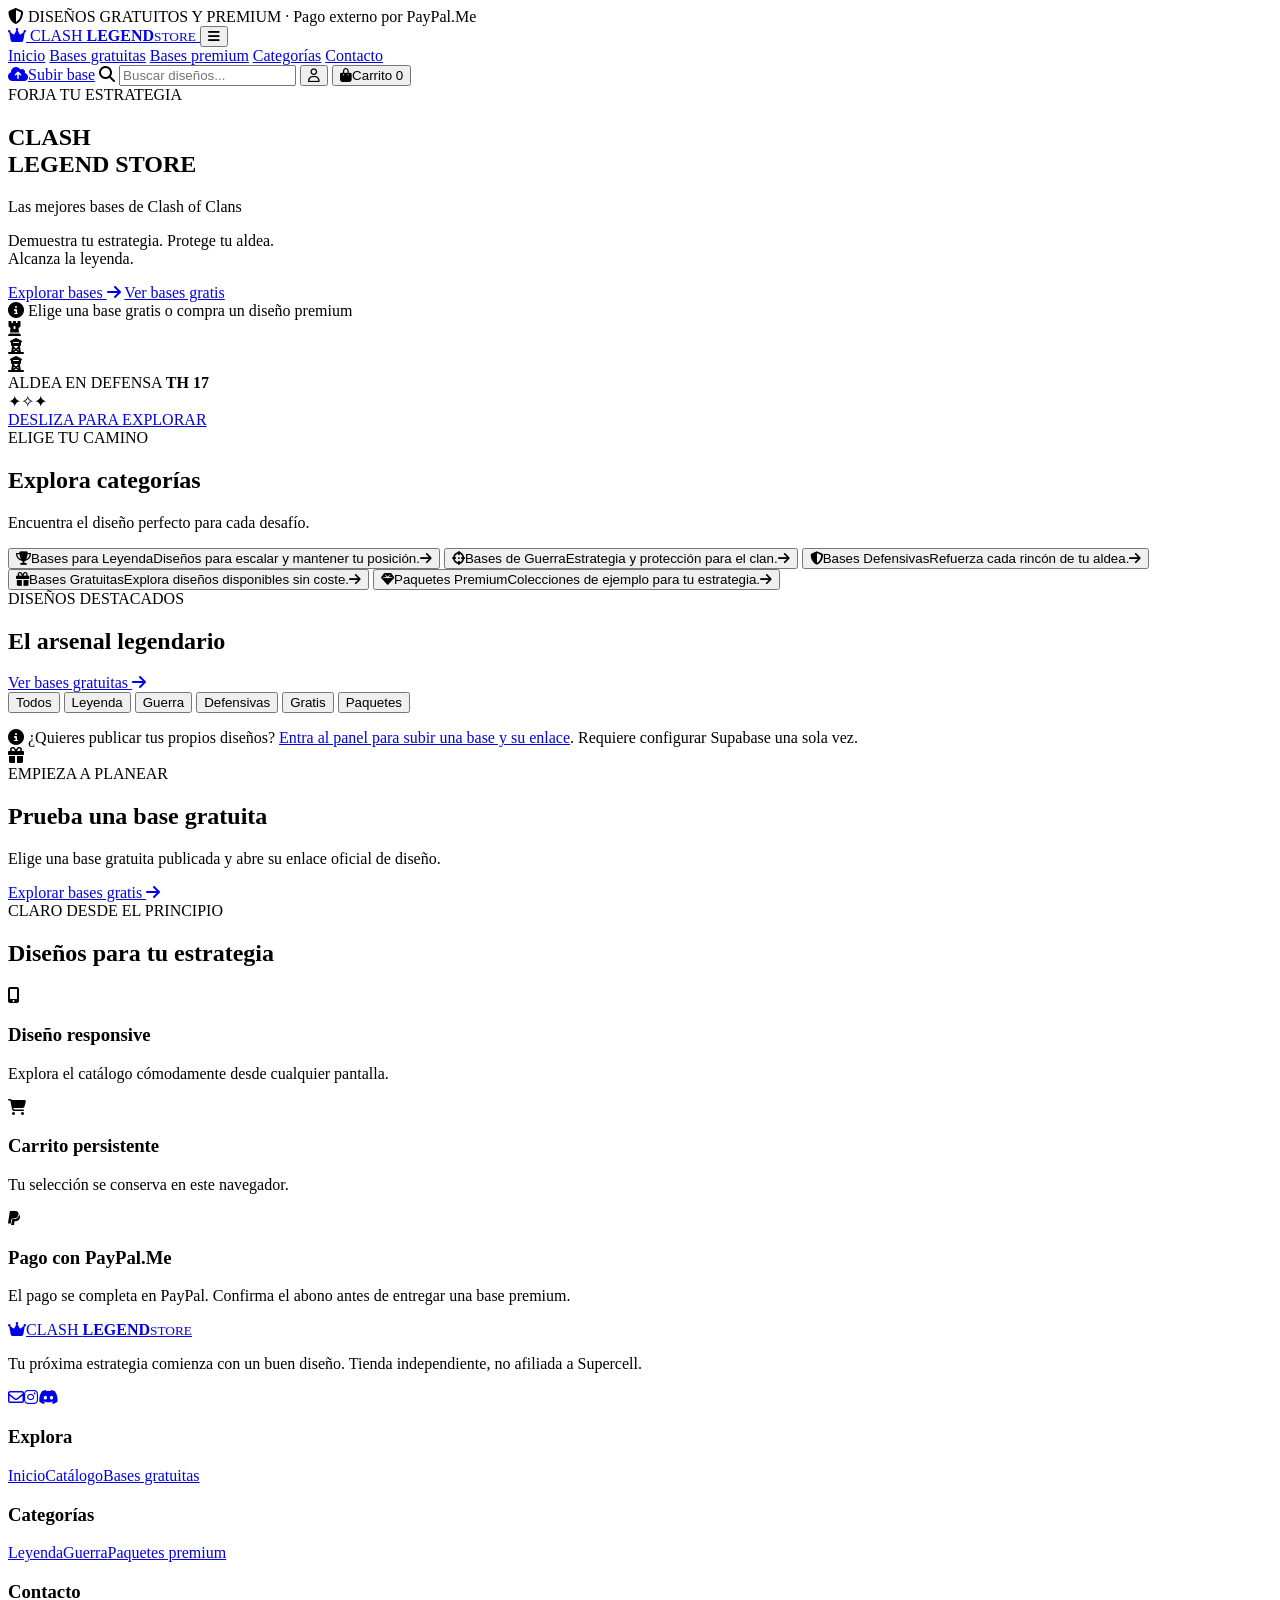
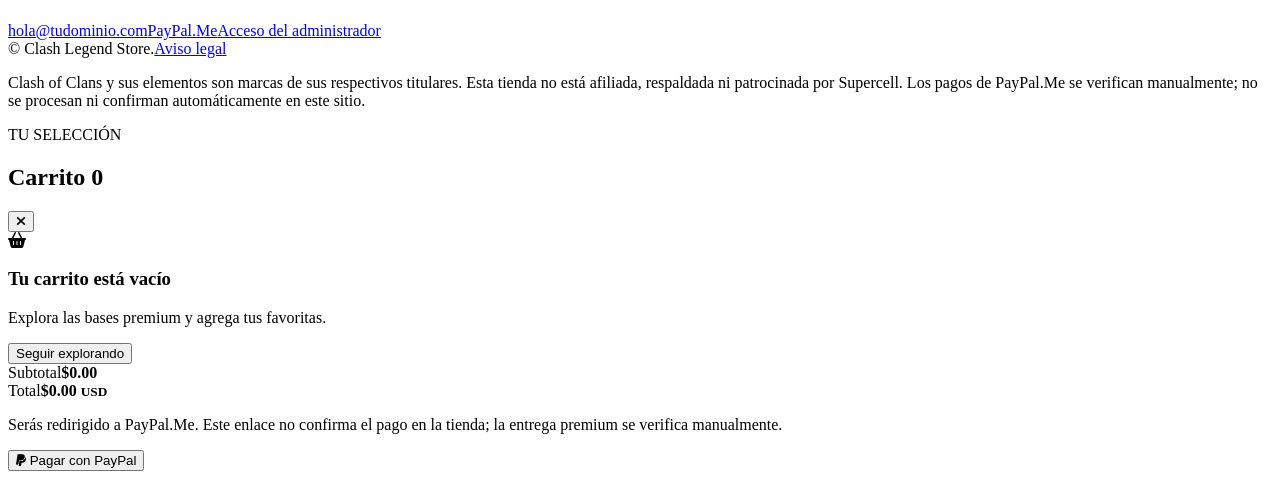
==== index.html @ 173704cb "Publish Clash Legend Store base files" ====
<!doctype html>
<html lang="es">
<head>
  <meta charset="utf-8">
  <meta name="viewport" content="width=device-width, initial-scale=1">
  <meta name="theme-color" content="#07111f">
  <meta name="description" content="Explora bases gratuitas y premium de Clash of Clans en Clash Legend Store.">
  <title>Clash Legend Store | Diseños para tu estrategia</title>
  <link rel="preconnect" href="https://fonts.googleapis.com">
  <link rel="preconnect" href="https://fonts.gstatic.com" crossorigin>
  <link href="https://fonts.googleapis.com/css2?family=Barlow+Condensed:wght@500;600;700;800;900&family=Inter:wght@400;500;600;700;800&display=swap" rel="stylesheet">
  <link rel="stylesheet" href="assets/css/style.css">
  <link rel="stylesheet" href="assets/css/responsive.css">
  <link rel="stylesheet" href="https://cdnjs.cloudflare.com/ajax/libs/font-awesome/6.7.2/css/all.min.css">
  <script type="module" src="assets/js/main.js"></script>
</head>
<body>
  <div class="announcement"><i class="fa-solid fa-shield-halved" aria-hidden="true"></i> DISEÑOS GRATUITOS Y PREMIUM · Pago externo por PayPal.Me</div>
  <header class="site-header">
    <a class="brand" href="#inicio" aria-label="Clash Legend Store, inicio">
      <span class="brand-mark"><i class="fa-solid fa-crown" aria-hidden="true"></i></span>
      <span class="brand-name">CLASH <b>LEGEND</b><small>STORE</small></span>
    </a>
    <button class="menu-toggle icon-button" type="button" aria-label="Abrir menú" aria-expanded="false" aria-controls="main-nav">
      <i class="fa-solid fa-bars" aria-hidden="true"></i>
    </button>
    <nav class="main-nav" id="main-nav" aria-label="Navegación principal">
      <a href="#inicio">Inicio</a>
      <a href="#gratuitas">Bases gratuitas</a>
      <a href="#productos" data-filter-link="premium">Bases premium</a>
      <a href="#categorias">Categorías</a>
      <a href="#contacto">Contacto</a>
    </nav>
    <div class="header-actions">
      <a class="admin-entry" href="admin.html"><i class="fa-solid fa-cloud-arrow-up" aria-hidden="true"></i><span>Subir base</span></a>
      <label class="search-box" for="product-search">
        <i class="fa-solid fa-magnifying-glass" aria-hidden="true"></i>
        <input id="product-search" type="search" placeholder="Buscar diseños..." autocomplete="off">
      </label>
      <button class="icon-button account-button" type="button" aria-label="Acceso de administración" title="Administración">
        <i class="fa-regular fa-user" aria-hidden="true"></i>
      </button>
      <button class="cart-trigger" type="button" aria-label="Abrir carrito">
        <i class="fa-solid fa-bag-shopping" aria-hidden="true"></i><span class="cart-label">Carrito</span>
        <span class="cart-count" aria-live="polite">0</span>
      </button>
    </div>
  </header>

  <main>
    <section class="hero" id="inicio">
      <div class="hero-grid"></div>
      <div class="hero-content">
        <span class="eyebrow"><span></span> FORJA TU ESTRATEGIA</span>
        <h1>CLASH<br><span>LEGEND</span> STORE</h1>
        <p class="hero-subtitle">Las mejores bases de Clash of Clans</p>
        <p class="hero-copy">Demuestra tu estrategia. Protege tu aldea.<br>Alcanza la leyenda.</p>
        <div class="hero-actions">
          <a class="button button-primary" href="#productos">Explorar bases <i class="fa-solid fa-arrow-right" aria-hidden="true"></i></a>
          <a class="button button-outline" href="#gratuitas">Ver bases gratis</a>
        </div>
        <div class="hero-proof"><i class="fa-solid fa-circle-info" aria-hidden="true"></i> Elige una base gratis o compra un diseño premium</div>
      </div>
      <div class="hero-art" aria-label="Ilustración decorativa de una aldea fantástica" role="img">
        <div class="hero-orbit orbit-one"></div><div class="hero-orbit orbit-two"></div>
        <div class="hero-moon"></div>
        <div class="hero-castle"><i class="fa-solid fa-chess-rook" aria-hidden="true"></i></div>
        <div class="hero-tower tower-one"><i class="fa-solid fa-tower-observation" aria-hidden="true"></i></div>
        <div class="hero-tower tower-two"><i class="fa-solid fa-tower-observation" aria-hidden="true"></i></div>
        <div class="hero-village-label"><span class="pulse"></span> ALDEA EN DEFENSA <b>TH 17</b></div>
        <span class="spark spark-one">✦</span><span class="spark spark-two">✧</span><span class="spark spark-three">✦</span>
      </div>
      <a class="scroll-cue" href="#categorias"><span></span> DESLIZA PARA EXPLORAR</a>
    </section>

    <section class="section categories-section" id="categorias">
      <div class="section-heading">
        <div><span class="eyebrow">ELIGE TU CAMINO</span><h2>Explora <span>categorías</span></h2></div>
        <p>Encuentra el diseño perfecto para cada desafío.</p>
      </div>
      <div class="category-grid">
        <button class="category-card category-blue" type="button" data-category="legend">
          <span class="category-icon"><i class="fa-solid fa-trophy" aria-hidden="true"></i></span><span class="category-title">Bases para Leyenda</span><span class="category-description">Diseños para escalar y mantener tu posición.</span><i class="fa-solid fa-arrow-right category-arrow" aria-hidden="true"></i>
        </button>
        <button class="category-card category-gold" type="button" data-category="war">
          <span class="category-icon"><i class="fa-solid fa-crosshairs" aria-hidden="true"></i></span><span class="category-title">Bases de Guerra</span><span class="category-description">Estrategia y protección para el clan.</span><i class="fa-solid fa-arrow-right category-arrow" aria-hidden="true"></i>
        </button>
        <button class="category-card category-cyan" type="button" data-category="defense">
          <span class="category-icon"><i class="fa-solid fa-shield-halved" aria-hidden="true"></i></span><span class="category-title">Bases Defensivas</span><span class="category-description">Refuerza cada rincón de tu aldea.</span><i class="fa-solid fa-arrow-right category-arrow" aria-hidden="true"></i>
        </button>
        <button class="category-card category-green" type="button" data-category="free">
          <span class="category-icon"><i class="fa-solid fa-gift" aria-hidden="true"></i></span><span class="category-title">Bases Gratuitas</span><span class="category-description">Explora diseños disponibles sin coste.</span><i class="fa-solid fa-arrow-right category-arrow" aria-hidden="true"></i>
        </button>
        <button class="category-card category-purple" type="button" data-category="bundle">
          <span class="category-icon"><i class="fa-solid fa-gem" aria-hidden="true"></i></span><span class="category-title">Paquetes Premium</span><span class="category-description">Colecciones de ejemplo para tu estrategia.</span><i class="fa-solid fa-arrow-right category-arrow" aria-hidden="true"></i>
        </button>
      </div>
    </section>

    <section class="section products-section" id="productos">
      <div class="section-heading products-heading">
        <div><span class="eyebrow">DISEÑOS DESTACADOS</span><h2>El arsenal <span>legendario</span></h2></div>
        <a class="text-link" href="#gratuitas">Ver bases gratuitas <i class="fa-solid fa-arrow-right" aria-hidden="true"></i></a>
      </div>
      <div class="filter-row" aria-label="Filtrar productos">
        <button class="filter-chip active" type="button" data-filter="all">Todos</button>
        <button class="filter-chip" type="button" data-filter="legend">Leyenda</button>
        <button class="filter-chip" type="button" data-filter="war">Guerra</button>
        <button class="filter-chip" type="button" data-filter="defense">Defensivas</button>
        <button class="filter-chip" type="button" data-filter="free">Gratis</button>
        <button class="filter-chip" type="button" data-filter="bundle">Paquetes</button>
      </div>
      <p class="catalog-status" id="catalog-status" role="status"></p>
      <div class="catalog-admin-help">
        <i class="fa-solid fa-circle-info" aria-hidden="true"></i>
        <span>¿Quieres publicar tus propios diseños? <a href="admin.html">Entra al panel para subir una base y su enlace</a>. Requiere configurar Supabase una sola vez.</span>
      </div>
      <div class="product-grid" id="product-grid" aria-live="polite"></div>
    </section>

    <section class="free-callout" id="gratuitas">
      <div class="free-icon"><i class="fa-solid fa-gift" aria-hidden="true"></i></div>
      <div><span class="eyebrow">EMPIEZA A PLANEAR</span><h2>Prueba una base <span>gratuita</span></h2><p>Elige una base gratuita publicada y abre su enlace oficial de diseño.</p></div>
      <a class="button button-outline" href="#productos" data-filter-link="free">Explorar bases gratis <i class="fa-solid fa-arrow-right" aria-hidden="true"></i></a>
    </section>

    <section class="section trust-section">
      <div class="section-heading"><div><span class="eyebrow">CLARO DESDE EL PRINCIPIO</span><h2>Diseños para tu <span>estrategia</span></h2></div></div>
      <div class="trust-grid">
        <article><i class="fa-solid fa-mobile-screen-button" aria-hidden="true"></i><h3>Diseño responsive</h3><p>Explora el catálogo cómodamente desde cualquier pantalla.</p></article>
        <article><i class="fa-solid fa-cart-shopping" aria-hidden="true"></i><h3>Carrito persistente</h3><p>Tu selección se conserva en este navegador.</p></article>
        <article><i class="fa-brands fa-paypal" aria-hidden="true"></i><h3>Pago con PayPal.Me</h3><p>El pago se completa en PayPal. Confirma el abono antes de entregar una base premium.</p></article>
      </div>
    </section>
  </main>

  <footer class="site-footer" id="contacto">
    <div class="footer-main">
      <div class="footer-brand">
        <a class="brand" href="#inicio"><span class="brand-mark"><i class="fa-solid fa-crown" aria-hidden="true"></i></span><span class="brand-name">CLASH <b>LEGEND</b><small>STORE</small></span></a>
        <p>Tu próxima estrategia comienza con un buen diseño. Tienda independiente, no afiliada a Supercell.</p>
        <div class="social-links"><a href="mailto:hola@tudominio.com" aria-label="Enviar correo"><i class="fa-regular fa-envelope" aria-hidden="true"></i></a><a href="#contacto" aria-label="Instagram, configura tu enlace"><i class="fa-brands fa-instagram" aria-hidden="true"></i></a><a href="#contacto" aria-label="Discord, configura tu enlace"><i class="fa-brands fa-discord" aria-hidden="true"></i></a></div>
      </div>
      <div class="footer-column"><h3>Explora</h3><a href="#inicio">Inicio</a><a href="#productos">Catálogo</a><a href="#gratuitas">Bases gratuitas</a></div>
      <div class="footer-column"><h3>Categorías</h3><a href="#productos" data-filter-link="legend">Leyenda</a><a href="#productos" data-filter-link="war">Guerra</a><a href="#productos" data-filter-link="bundle">Paquetes premium</a></div>
      <div class="footer-column"><h3>Contacto</h3><a href="mailto:hola@tudominio.com">hola@tudominio.com</a><a href="https://paypal.me/AugustoGamerCoC97" target="_blank" rel="noopener noreferrer">PayPal.Me</a><a href="admin.html">Acceso del administrador</a></div>
    </div>
    <div class="footer-bottom"><span>© <span id="current-year"></span> Clash Legend Store.</span><a href="#aviso-legal">Aviso legal</a></div>
    <p class="legal-note" id="aviso-legal">Clash of Clans y sus elementos son marcas de sus respectivos titulares. Esta tienda no está afiliada, respaldada ni patrocinada por Supercell. Los pagos de PayPal.Me se verifican manualmente; no se procesan ni confirman automáticamente en este sitio.</p>
  </footer>

  <div class="drawer-backdrop" hidden></div>
  <aside class="cart-drawer" aria-label="Carrito de compras" aria-hidden="true">
    <div class="drawer-header"><div><span class="eyebrow">TU SELECCIÓN</span><h2>Carrito <span class="cart-count-inline">0</span></h2></div><button class="icon-button drawer-close" type="button" aria-label="Cerrar carrito"><i class="fa-solid fa-xmark" aria-hidden="true"></i></button></div>
    <div class="cart-items"></div>
    <div class="cart-empty"><i class="fa-solid fa-basket-shopping" aria-hidden="true"></i><h3>Tu carrito está vacío</h3><p>Explora las bases premium y agrega tus favoritas.</p><button class="button button-outline continue-shopping" type="button">Seguir explorando</button></div>
    <div class="cart-summary"><div class="summary-line"><span>Subtotal</span><strong class="cart-subtotal">$0.00</strong></div><div class="summary-line summary-total"><span>Total</span><strong class="cart-total">$0.00 <small>USD</small></strong></div><p>Serás redirigido a PayPal.Me. Este enlace no confirma el pago en la tienda; la entrega premium se verifica manualmente.</p><button class="button button-primary checkout-button" type="button"><i class="fa-brands fa-paypal" aria-hidden="true"></i> Pagar con PayPal</button></div>
  </aside>
  <div class="toast" role="status" aria-live="polite"></div>
</body>
</html>
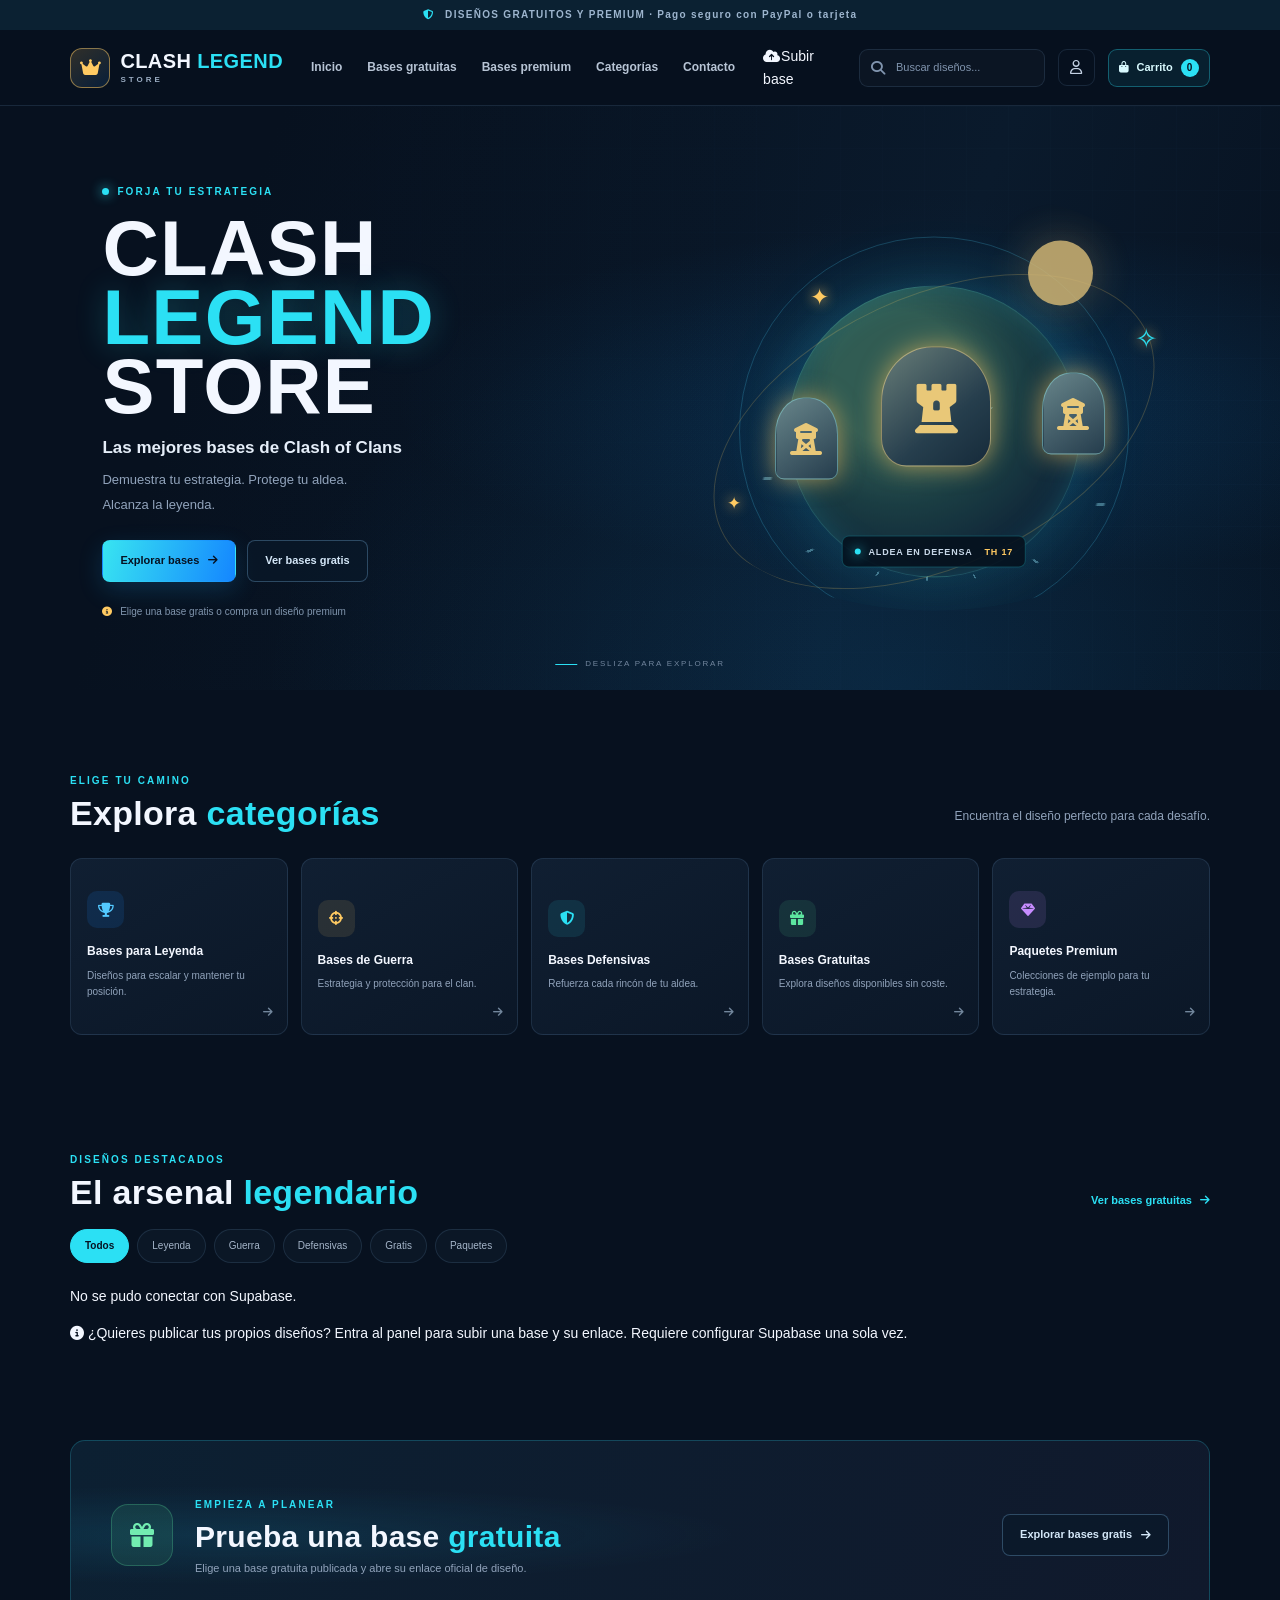
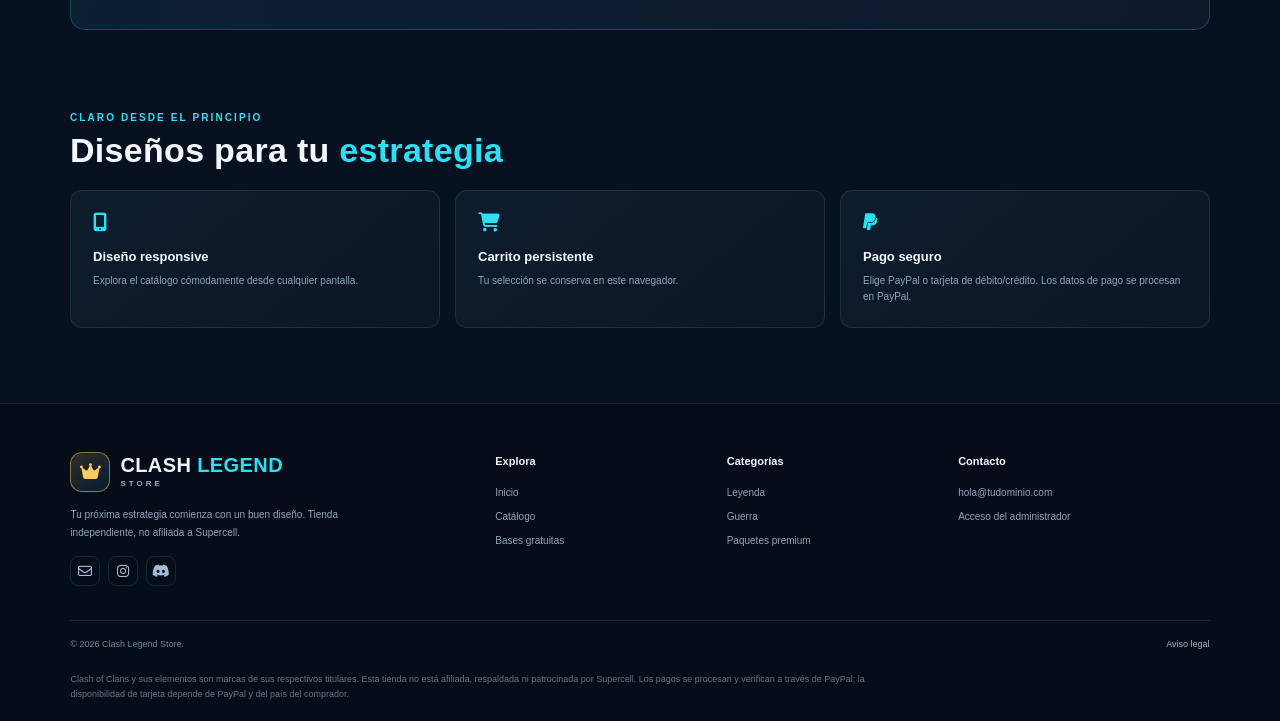
==== commit e137199b: "Add PayPal checkout options" ====
--- a/index.html
+++ b/index.html
@@ -15,7 +15,7 @@
   <script type="module" src="assets/js/main.js"></script>
 </head>
 <body>
-  <div class="announcement"><i class="fa-solid fa-shield-halved" aria-hidden="true"></i> DISEÑOS GRATUITOS Y PREMIUM · Pago externo por PayPal.Me</div>
+  <div class="announcement"><i class="fa-solid fa-shield-halved" aria-hidden="true"></i> DISEÑOS GRATUITOS Y PREMIUM · Pago seguro con PayPal o tarjeta</div>
   <header class="site-header">
     <a class="brand" href="#inicio" aria-label="Clash Legend Store, inicio">
       <span class="brand-mark"><i class="fa-solid fa-crown" aria-hidden="true"></i></span>
@@ -129,7 +129,7 @@
       <div class="trust-grid">
         <article><i class="fa-solid fa-mobile-screen-button" aria-hidden="true"></i><h3>Diseño responsive</h3><p>Explora el catálogo cómodamente desde cualquier pantalla.</p></article>
         <article><i class="fa-solid fa-cart-shopping" aria-hidden="true"></i><h3>Carrito persistente</h3><p>Tu selección se conserva en este navegador.</p></article>
-        <article><i class="fa-brands fa-paypal" aria-hidden="true"></i><h3>Pago con PayPal.Me</h3><p>El pago se completa en PayPal. Confirma el abono antes de entregar una base premium.</p></article>
+        <article><i class="fa-brands fa-paypal" aria-hidden="true"></i><h3>Pago seguro</h3><p>Elige PayPal o tarjeta de débito/crédito. Los datos de pago se procesan en PayPal.</p></article>
       </div>
     </section>
   </main>
@@ -143,10 +143,10 @@
       </div>
       <div class="footer-column"><h3>Explora</h3><a href="#inicio">Inicio</a><a href="#productos">Catálogo</a><a href="#gratuitas">Bases gratuitas</a></div>
       <div class="footer-column"><h3>Categorías</h3><a href="#productos" data-filter-link="legend">Leyenda</a><a href="#productos" data-filter-link="war">Guerra</a><a href="#productos" data-filter-link="bundle">Paquetes premium</a></div>
-      <div class="footer-column"><h3>Contacto</h3><a href="mailto:hola@tudominio.com">hola@tudominio.com</a><a href="https://paypal.me/AugustoGamerCoC97" target="_blank" rel="noopener noreferrer">PayPal.Me</a><a href="admin.html">Acceso del administrador</a></div>
+      <div class="footer-column"><h3>Contacto</h3><a href="mailto:hola@tudominio.com">hola@tudominio.com</a><a href="admin.html">Acceso del administrador</a></div>
     </div>
     <div class="footer-bottom"><span>© <span id="current-year"></span> Clash Legend Store.</span><a href="#aviso-legal">Aviso legal</a></div>
-    <p class="legal-note" id="aviso-legal">Clash of Clans y sus elementos son marcas de sus respectivos titulares. Esta tienda no está afiliada, respaldada ni patrocinada por Supercell. Los pagos de PayPal.Me se verifican manualmente; no se procesan ni confirman automáticamente en este sitio.</p>
+    <p class="legal-note" id="aviso-legal">Clash of Clans y sus elementos son marcas de sus respectivos titulares. Esta tienda no está afiliada, respaldada ni patrocinada por Supercell. Los pagos se procesan y verifican a través de PayPal; la disponibilidad de tarjeta depende de PayPal y del país del comprador.</p>
   </footer>
 
   <div class="drawer-backdrop" hidden></div>
@@ -154,7 +154,8 @@
     <div class="drawer-header"><div><span class="eyebrow">TU SELECCIÓN</span><h2>Carrito <span class="cart-count-inline">0</span></h2></div><button class="icon-button drawer-close" type="button" aria-label="Cerrar carrito"><i class="fa-solid fa-xmark" aria-hidden="true"></i></button></div>
     <div class="cart-items"></div>
     <div class="cart-empty"><i class="fa-solid fa-basket-shopping" aria-hidden="true"></i><h3>Tu carrito está vacío</h3><p>Explora las bases premium y agrega tus favoritas.</p><button class="button button-outline continue-shopping" type="button">Seguir explorando</button></div>
-    <div class="cart-summary"><div class="summary-line"><span>Subtotal</span><strong class="cart-subtotal">$0.00</strong></div><div class="summary-line summary-total"><span>Total</span><strong class="cart-total">$0.00 <small>USD</small></strong></div><p>Serás redirigido a PayPal.Me. Este enlace no confirma el pago en la tienda; la entrega premium se verifica manualmente.</p><button class="button button-primary checkout-button" type="button"><i class="fa-brands fa-paypal" aria-hidden="true"></i> Pagar con PayPal</button></div>
+    <div class="cart-summary"><div class="summary-line"><span>Subtotal</span><strong class="cart-subtotal">$0.00</strong></div><div class="summary-line summary-total"><span>Total</span><strong class="cart-total">$0.00 <small>USD</small></strong></div><p class="checkout-note">Elige PayPal o tarjeta. El pago se procesa de forma segura por PayPal; la tienda no almacena datos de tarjetas.</p><button class="button button-primary checkout-button" type="button"><i class="fa-solid fa-lock" aria-hidden="true"></i> Elegir método de pago</button></div>
+    <section class="payment-checkout" id="payment-checkout" hidden aria-label="Métodos de pago"><h3>Selecciona cómo pagar</h3><div class="payment-methods"><label class="payment-method"><input type="radio" name="payment-method" value="paypal" checked><span><i class="fa-brands fa-paypal" aria-hidden="true"></i><strong>PayPal</strong><small>Paga con tu cuenta PayPal</small></span></label><label class="payment-method"><input type="radio" name="payment-method" value="card"><span><i class="fa-regular fa-credit-card" aria-hidden="true"></i><strong>Tarjeta</strong><small>Débito o crédito, si está disponible</small></span></label></div><div class="paypal-button-slot" id="paypal-button-slot"></div><p class="payment-status" id="payment-status" role="status" aria-live="polite"></p></section>
   </aside>
   <div class="toast" role="status" aria-live="polite"></div>
 </body>
--- a/assets/css/style.css
+++ b/assets/css/style.css
@@ -0,0 +1,134 @@
+:root {
+  color-scheme: dark;
+  --bg: #07111f;
+  --bg-soft: #0a1728;
+  --panel: #101f33;
+  --line: rgba(126, 171, 220, .15);
+  --blue: #178bff;
+  --cyan: #2be0f4;
+  --gold: #ffca62;
+  --text: #f3f7ff;
+  --muted: #91a3bb;
+  --font-body: "Inter", sans-serif;
+  --font-display: "Barlow Condensed", sans-serif;
+}
+
+* { box-sizing: border-box; }
+html { scroll-behavior: smooth; scroll-padding-top: 94px; }
+body { margin: 0; background: var(--bg); color: var(--text); font-family: var(--font-body); font-size: 14px; line-height: 1.6; }
+body.drawer-open { overflow: hidden; }
+a { color: inherit; text-decoration: none; }
+button, input { font: inherit; }
+button { color: inherit; }
+.announcement { padding: 7px 20px; background: #0b2132; color: #9db5ce; text-align: center; font-size: 10px; font-weight: 700; letter-spacing: 1.3px; }
+.announcement i { color: var(--cyan); margin-right: 7px; }
+.site-header { height: 76px; padding: 0 max(calc((100vw - 1180px) / 2), 5.5%); display: flex; align-items: center; justify-content: space-between; gap: 28px; background: rgba(7,17,31,.96); border-bottom: 1px solid var(--line); position: sticky; top: 0; z-index: 10; backdrop-filter: blur(16px); }
+.brand { display: inline-flex; align-items: center; gap: 10px; flex-shrink: 0; }
+.brand-mark { width: 40px; height: 40px; display: grid; place-items: center; color: var(--gold); border: 1px solid rgba(255,202,98,.5); border-radius: 12px; background: linear-gradient(145deg, rgba(255,202,98,.17), rgba(23,139,255,.12)); font-size: 18px; }
+.brand-name { position: relative; font-family: var(--font-display); font-size: 20px; line-height: .9; font-weight: 800; letter-spacing: .4px; }
+.brand-name b { color: var(--cyan); }
+.brand-name small { display: block; margin-top: 5px; color: #9caec4; font: 700 8px var(--font-body); letter-spacing: 3px; }
+.main-nav { display: flex; align-items: center; gap: 25px; }
+.main-nav a { color: #b7c4d5; font-size: 12px; font-weight: 600; transition: color .2s; white-space: nowrap; }
+.main-nav a:hover, .footer-column a:hover { color: var(--cyan); }
+.header-actions { display: flex; align-items: center; gap: 13px; }
+.search-box { width: 190px; height: 38px; border: 1px solid var(--line); border-radius: 9px; display: flex; align-items: center; gap: 9px; padding: 0 11px; color: #8094ae; background: rgba(255,255,255,.025); }
+.search-box input { width: 100%; min-width: 0; border: 0; outline: 0; color: var(--text); background: transparent; font-size: 11px; }
+.search-box input::placeholder { color: #8094ae; }
+.icon-button { width: 37px; height: 37px; border: 1px solid var(--line); border-radius: 9px; background: transparent; color: #c4d2e4; cursor: pointer; }
+.cart-trigger { height: 38px; padding: 0 10px; border: 1px solid rgba(43,224,244,.33); border-radius: 9px; background: rgba(43,224,244,.08); color: #d9faff; display: flex; align-items: center; gap: 8px; cursor: pointer; font-size: 11px; font-weight: 700; }
+.cart-count { min-width: 18px; height: 18px; border-radius: 20px; display: inline-grid; place-items: center; background: var(--cyan); color: #07111f; font-size: 10px; }
+.menu-toggle { display: none; }
+
+.hero { min-height: 525px; position: relative; overflow: hidden; padding: 73px max(calc((100vw - 1180px) / 2), 8%) 70px; display: flex; align-items: center; background: radial-gradient(ellipse at 76% 51%, rgba(10,93,156,.26), transparent 42%), linear-gradient(110deg,#07111f 19%,#0a1a2c 68%,#07111f); }
+.hero::before { content: ""; position: absolute; inset: 0; background: linear-gradient(90deg,rgba(7,17,31,.15),transparent 70%), radial-gradient(ellipse at 70% 100%,rgba(16,133,207,.14),transparent 50%); }
+.hero-grid { position: absolute; inset: 0; opacity: .14; background-image: linear-gradient(rgba(103,175,231,.12) 1px,transparent 1px),linear-gradient(90deg,rgba(103,175,231,.12) 1px,transparent 1px); background-size: 42px 42px; mask-image: linear-gradient(90deg,transparent,black); }
+.hero-content { position: relative; z-index: 2; max-width: 515px; }
+.eyebrow { display: inline-flex; align-items: center; gap: 8px; color: var(--cyan); font-size: 10px; letter-spacing: 2.1px; font-weight: 800; }
+.eyebrow > span, .pulse { width: 7px; height: 7px; display: inline-block; border-radius: 50%; background: var(--cyan); box-shadow: 0 0 12px var(--cyan); }
+h1, h2, h3, p { margin-top: 0; }
+.hero h1 { margin: 13px 0 5px; font: 900 clamp(50px,7vw,78px)/.88 var(--font-display); letter-spacing: 1.3px; }
+.hero h1 span { color: var(--cyan); text-shadow: 0 0 30px rgba(43,224,244,.28); }
+.hero-subtitle { margin: 14px 0 7px; font-size: 17px; font-weight: 700; color: #e5eef9; }
+.hero-copy { margin-bottom: 22px; color: var(--muted); font-size: 13px; line-height: 1.9; }
+.hero-actions { display: flex; gap: 11px; }
+.button { min-height: 42px; border-radius: 8px; border: 1px solid transparent; padding: 0 17px; display: inline-flex; justify-content: center; align-items: center; gap: 9px; cursor: pointer; font-size: 11px; font-weight: 800; transition: transform .2s, box-shadow .2s, background .2s; }
+.button:hover:not(:disabled) { transform: translateY(-2px); }
+.button-primary { color: #061222; background: linear-gradient(105deg,#38e4f1,#1486ff); box-shadow: 0 8px 25px rgba(24,155,230,.2); }
+.button-primary:hover:not(:disabled) { box-shadow: 0 10px 28px rgba(24,155,230,.38); }
+.button-outline { color: #d4e7f8; background: rgba(10,25,42,.65); border-color: rgba(120,176,222,.33); }
+.button-outline:hover { border-color: var(--cyan); }
+.hero-proof { margin-top: 22px; color: #8095ad; font-size: 10px; }
+.hero-proof i { color: var(--gold); margin-right: 5px; }
+.hero-art { position: absolute; width: min(49vw,590px); height: 425px; right: max(calc((100vw - 1200px) / 2),4%); top: 50%; transform: translateY(-50%); overflow: hidden; border-radius: 50%; background: radial-gradient(ellipse at 51% 52%,rgba(58,163,222,.24),rgba(10,40,66,.14) 43%,transparent 68%); }
+.hero-art::before { content: ""; width: 290px; height: 290px; position: absolute; left: 50%; top: 58%; transform: translate(-50%,-50%); border-radius: 50%; background: radial-gradient(circle at 38% 32%,#648f72 0 4%,#315c53 5% 25%,#1a3d43 47%,#102638 72%); box-shadow: 0 0 70px rgba(43,224,244,.2), inset 0 0 30px rgba(43,224,244,.18); border: 1px solid rgba(71,211,226,.24); }
+.hero-art::after { content: ""; position: absolute; inset: 49% 18% 5%; border-radius: 50%; background: repeating-conic-gradient(from 4deg,rgba(120,192,212,.5) 0 1deg,transparent 1deg 30deg); mask: radial-gradient(transparent 61%,black 62% 64%,transparent 65%); }
+.hero-orbit { position: absolute; left: 50%; top: 58%; width: 390px; height: 390px; transform: translate(-50%,-50%); border: 1px solid rgba(72,202,235,.23); border-radius: 50%; }
+.orbit-two { width: 470px; height: 270px; transform: translate(-50%,-50%) rotate(-25deg); border-color: rgba(255,202,98,.2); }
+.hero-moon { position: absolute; width: 65px; height: 65px; border-radius: 50%; top: 13%; right: 23%; background: #d4b875; box-shadow: 0 0 45px rgba(255,212,127,.3); opacity: .84; }
+.hero-castle,.hero-tower { z-index: 1; position: absolute; display: grid; place-items: center; color: #e9c878; filter: drop-shadow(0 0 12px rgba(255,199,95,.6)); }
+.hero-castle { top: 38%; left: 41%; width: 110px; height: 120px; border-radius: 46% 46% 23% 23%; background: linear-gradient(140deg,#687d78,#263e4d 62%,#152a3a); border: 1px solid rgba(255,223,139,.52); font-size: 53px; }
+.hero-tower { width: 63px; height: 82px; top: 50%; font-size: 32px; border-radius: 45% 45% 9px 9px; background: linear-gradient(145deg,#68858a,#253d4d); border: 1px solid rgba(140,218,218,.5); }
+.tower-one { left: 23%; }.tower-two { right: 21%; top: 44%; }
+.hero-village-label { position: absolute; z-index: 2; bottom: 10%; left: 50%; transform: translateX(-50%); padding: 8px 12px; border-radius: 7px; background: rgba(5,17,29,.88); border: 1px solid rgba(43,224,244,.25); color: #c8d8e8; white-space: nowrap; font-size: 9px; font-weight: 700; letter-spacing: .8px; }
+.hero-village-label b { color: var(--gold); margin-left: 9px; }.pulse { width: 6px; height: 6px; margin-right: 5px; }
+.spark { position: absolute; color: var(--gold); text-shadow: 0 0 13px var(--gold); }.spark-one { top: 22%; left: 29%; font-size: 23px; }.spark-two { top: 31%; right: 12%; font-size: 27px; color: var(--cyan); }.spark-three { bottom: 22%; left: 15%; font-size: 17px; }
+.scroll-cue { position: absolute; bottom: 19px; left: 50%; transform: translateX(-50%); color: #71859d; font-size: 8px; letter-spacing: 1.8px; display: flex; align-items: center; gap: 8px; }
+.scroll-cue span { width: 22px; height: 1px; background: var(--cyan); }
+
+.section { max-width: 1180px; padding: 78px 20px; margin: 0 auto; }
+.categories-section { padding-bottom: 56px; }
+.section-heading { margin-bottom: 27px; display: flex; align-items: end; justify-content: space-between; gap: 24px; }
+.section-heading h2,.free-callout h2 { margin: 7px 0 0; font: 800 34px/.98 var(--font-display); letter-spacing: .3px; }
+.section-heading h2 span,.free-callout h2 span { color: var(--cyan); }
+.section-heading > p { color: var(--muted); margin: 0 0 4px; font-size: 12px; }
+.category-grid { display: grid; grid-template-columns: repeat(5,1fr); gap: 13px; }
+.category-card { min-height: 177px; padding: 18px 16px; position: relative; border-radius: 12px; text-align: left; background: linear-gradient(150deg,#101f32,#0b1727); border: 1px solid var(--line); cursor: pointer; transition: transform .22s,border-color .22s,box-shadow .22s; }
+.category-card:hover { transform: translateY(-5px); border-color: rgba(43,224,244,.48); box-shadow: 0 12px 30px rgba(0,0,0,.2); }
+.category-icon { display: grid; place-items: center; width: 37px; height: 37px; margin-bottom: 14px; border-radius: 10px; color: #53c9ff; background: rgba(23,139,255,.13); }
+.category-gold .category-icon { color: var(--gold); background: rgba(255,202,98,.11); }.category-cyan .category-icon { color: var(--cyan); background: rgba(43,224,244,.1); }.category-green .category-icon { color: #5de6a0; background: rgba(93,230,160,.1); }.category-purple .category-icon { color: #c78cff; background: rgba(199,140,255,.12); }
+.category-title { display: block; font-size: 12px; font-weight: 800; }
+.category-description { display: block; max-width: 175px; margin-top: 6px; color: var(--muted); font-size: 10px; line-height: 1.65; }
+.category-arrow { position: absolute; right: 14px; bottom: 16px; color: #72869c; font-size: 11px; }
+.products-section { padding-top: 56px; }
+.products-heading { margin-bottom: 20px; }
+.text-link { color: var(--cyan); font-size: 11px; font-weight: 700; }.text-link i { margin-left: 5px; }
+.filter-row { display: flex; flex-wrap: wrap; gap: 8px; margin-bottom: 22px; }
+.filter-chip { padding: 8px 14px; border: 1px solid var(--line); border-radius: 30px; color: #a5b5c9; background: #0b1726; font-size: 10px; cursor: pointer; transition: .2s; }
+.filter-chip:hover,.filter-chip.active { color: #061222; background: var(--cyan); border-color: var(--cyan); font-weight: 800; }
+.product-grid { display: grid; grid-template-columns: repeat(3,minmax(0,1fr)); gap: 17px; }
+.product-card { overflow: hidden; border: 1px solid var(--line); background: #0d1a2a; border-radius: 13px; transition: transform .22s,border-color .22s,box-shadow .22s; }
+.product-card:hover { transform: translateY(-4px); border-color: rgba(43,224,244,.45); box-shadow: 0 16px 40px rgba(0,0,0,.22); }
+.product-art { height: 190px; position: relative; overflow: hidden; display: grid; place-items: center; background: radial-gradient(ellipse at 50% 64%,rgba(54,132,110,.75),transparent 47%),linear-gradient(140deg,#152f41,#102334 63%,#0b1928); }
+.product-art::before { content:""; position:absolute; width:170px; height:170px; top:31px; left:50%; transform:translateX(-50%); border-radius:50%; border:1px solid rgba(120,215,210,.24); box-shadow:0 0 0 16px rgba(47,174,175,.04),0 0 0 34px rgba(47,174,175,.035); }
+.art-grid { position:absolute; inset:0; opacity:.22; background-image:linear-gradient(rgba(116,195,217,.2) 1px,transparent 1px),linear-gradient(90deg,rgba(116,195,217,.2) 1px,transparent 1px); background-size:23px 23px; mask-image:radial-gradient(ellipse,black,transparent 74%); }
+.art-war { background:radial-gradient(ellipse at 50% 65%,rgba(186,89,56,.58),transparent 50%),linear-gradient(140deg,#352a35,#192437 63%,#101926); }.art-defense { background:radial-gradient(ellipse at 50% 65%,rgba(62,134,185,.68),transparent 51%),linear-gradient(140deg,#182e48,#102334 63%,#0b1928); }.art-forest { background:radial-gradient(ellipse at 50% 65%,rgba(68,160,105,.72),transparent 50%),linear-gradient(140deg,#163a38,#102b30 63%,#0b1928); }.art-ice { background:radial-gradient(ellipse at 50% 65%,rgba(81,175,204,.72),transparent 50%),linear-gradient(140deg,#1e3951,#102b3a 63%,#0b1928); }.art-bundle { background:radial-gradient(ellipse at 50% 65%,rgba(159,100,217,.62),transparent 50%),linear-gradient(140deg,#292b50,#14263b 63%,#0b1928); }
+.townhall-badge,.product-badge { position:absolute; z-index:2; top:12px; padding:5px 8px; border-radius:5px; font-size:9px; font-weight:800; letter-spacing:.4px; }
+.townhall-badge { left:12px; color:#e9f7ff; border:1px solid rgba(135,193,230,.28); background:rgba(5,16,28,.76); }
+.product-badge { right:12px; color:#061222; background:var(--gold); }.badge-free { color:#061c12; background:#68e6a1; }.badge-premium { color:#2d2007; background:var(--gold); }
+.mini-village { position:relative; z-index:1; width:140px; height:130px; display:grid; place-items:center; border-radius:50%; border:1px dashed rgba(168,232,217,.54); background:radial-gradient(circle,rgba(133,179,126,.56) 0 35%,rgba(41,108,94,.55) 36% 61%,transparent 62%); color:#ffda86; font-size:34px; filter:drop-shadow(0 3px 10px rgba(0,0,0,.55)); }
+.mini-wall { position:absolute; width:96px; height:79px; border:2px solid rgba(206,203,162,.72); transform:rotate(45deg); }.wall-two { width:65px; height:54px; border-color:rgba(232,196,102,.75); }
+.mini-tower { width:12px; height:19px; position:absolute; top:18px; border-radius:4px 4px 0 0; background:#9ea69a; border:1px solid #e0d7ab; }.tower-left { left:25px; }.tower-right { right:25px; top:auto; bottom:19px; }
+.art-caption { position:absolute; bottom:10px; left:12px; color:#b1c6d4; font-size:8px; letter-spacing:1px; }.art-caption i { color:var(--cyan); margin-right:4px; }
+.product-info { padding:16px; }.product-category { color:var(--cyan); font-size:9px; font-weight:800; text-transform:uppercase; letter-spacing:1.1px; }
+.product-info h3 { margin:5px 0 6px; font:700 21px/1.1 var(--font-display); }.product-info > p { min-height:36px; margin-bottom:12px; color:var(--muted); font-size:10px; line-height:1.7; }
+.bundle-detail { padding:8px 9px; margin-bottom:12px; color:#cab7e7; background:rgba(169,117,220,.08); border:1px solid rgba(169,117,220,.16); border-radius:7px; font-size:9px; }.bundle-detail i { margin-right:5px; }
+.product-bottom { display:flex; justify-content:space-between; align-items:center; padding-top:12px; border-top:1px solid var(--line); }.product-price { font-size:18px; font-weight:800; }.product-price small { color:var(--muted); font-size:9px; font-weight:600; }
+.button-small { min-height:33px; padding:0 11px; font-size:9px; }.button-small:disabled { color:#7f91a5; border-color:rgba(132,154,179,.16); background:#152337; cursor:not-allowed; }
+.no-results { grid-column:1/-1; padding:42px 15px; text-align:center; color:var(--muted); border:1px dashed var(--line); border-radius:12px; }.no-results i { color:var(--cyan); font-size:24px; }.no-results h3 { margin:12px 0 2px; color:var(--text); }
+
+.free-callout { max-width:1140px; min-height:190px; padding:32px 40px; margin:18px auto 75px; display:flex; align-items:center; gap:22px; border:1px solid rgba(43,224,244,.22); border-radius:15px; background:radial-gradient(ellipse at 13% 50%,rgba(25,135,173,.18),transparent 37%),linear-gradient(110deg,#0c2032,#10192c); }
+.free-icon { width:62px; height:62px; flex-shrink:0; display:grid; place-items:center; color:#72edb1; background:rgba(93,230,160,.1); border:1px solid rgba(93,230,160,.25); border-radius:17px; font-size:24px; }
+.free-callout > div:nth-child(2) { flex:1; }.free-callout h2 { font-size:30px; }.free-callout p { max-width:540px; margin:9px 0 0; color:var(--muted); font-size:11px; }
+.trust-section { padding-top:0; padding-bottom:75px; }.trust-section .section-heading { margin-bottom:22px; }
+.trust-grid { display:grid; grid-template-columns:repeat(3,1fr); gap:15px; }.trust-grid article { padding:22px; border:1px solid var(--line); border-radius:12px; background:linear-gradient(140deg,#0e1d2e,#0a1625); }.trust-grid article > i { color:var(--cyan); font-size:19px; }.trust-grid h3 { margin:12px 0 5px; font-size:13px; }.trust-grid p { margin:0; color:var(--muted); font-size:10px; }
+.site-footer { padding:48px max(calc((100vw - 1180px) / 2),5.5%) 20px; border-top:1px solid var(--line); background:#050d18; }
+.footer-main { display:grid; grid-template-columns:2fr 1fr 1fr 1.3fr; gap:38px; padding-bottom:34px; }.footer-brand p { max-width:310px; margin:14px 0; color:var(--muted); font-size:10px; line-height:1.8; }.social-links { display:flex; gap:8px; }.social-links a { width:30px; height:30px; display:grid; place-items:center; border:1px solid var(--line); border-radius:8px; color:#a7bad0; }.social-links a:hover { color:var(--cyan); border-color:var(--cyan); }
+.footer-column { display:flex; flex-direction:column; align-items:flex-start; gap:8px; }.footer-column h3 { margin:1px 0 6px; font-size:11px; }.footer-column a,.footer-column span { color:var(--muted); font-size:10px; }.footer-bottom { display:flex; justify-content:space-between; padding:16px 0; border-top:1px solid var(--line); color:#73859b; font-size:9px; }.footer-bottom a { color:#a3b4c7; }.legal-note { max-width:850px; margin:5px 0 0; color:#63748a; font-size:9px; }
+
+.drawer-backdrop { position:fixed; inset:0; z-index:19; background:rgba(0,0,0,.6); backdrop-filter:blur(3px); }.cart-drawer { width:min(420px,100%); position:fixed; z-index:20; top:0; right:0; bottom:0; padding:24px; display:flex; flex-direction:column; background:#0b1727; border-left:1px solid rgba(43,224,244,.2); transform:translateX(105%); transition:transform .28s ease; }.cart-drawer.open { transform:translateX(0); }
+.drawer-header { display:flex; align-items:center; justify-content:space-between; padding-bottom:17px; border-bottom:1px solid var(--line); }.drawer-header h2 { margin:5px 0 0; font:800 27px var(--font-display); }.drawer-header h2 span { color:var(--cyan); font-size:15px; }.drawer-close { font-size:18px; }.cart-items { flex:1; overflow:auto; }.cart-item { display:grid; grid-template-columns:64px 1fr 24px; gap:12px; padding:16px 0; border-bottom:1px solid var(--line); }.cart-item-art { width:64px; height:64px; display:grid; place-items:center; border-radius:9px; background:radial-gradient(circle,rgba(75,168,155,.6),#17283b); color:var(--gold); font-size:21px; }.cart-item-art.art-war { background:radial-gradient(circle,rgba(186,89,56,.58),#20283a); }.cart-item-art.art-defense,.cart-item-art.art-ice { background:radial-gradient(circle,rgba(62,134,185,.65),#17283b); }.cart-item-art.art-bundle { background:radial-gradient(circle,rgba(159,100,217,.58),#20253c); }
+.cart-item-details h3 { margin:0; font-size:11px; }.cart-item-details > span { color:var(--muted); font-size:9px; }.cart-item-details > strong { display:block; margin-top:4px; color:var(--cyan); font-size:11px; }.quantity-control { display:flex; align-items:center; gap:10px; margin-top:7px; color:#cfdbeb; font-size:10px; }.quantity-control button { width:21px; height:21px; border:1px solid var(--line); border-radius:5px; color:var(--cyan); background:transparent; cursor:pointer; }.remove-item { align-self:start; border:0; color:#899bb0; background:transparent; cursor:pointer; }.remove-item:hover { color:#ff7777; }
+.cart-empty { padding:55px 15px; text-align:center; color:var(--muted); }.cart-empty[hidden],.cart-summary[hidden] { display:none; }.cart-empty > i { color:var(--cyan); font-size:30px; }.cart-empty h3 { margin:13px 0 3px; color:var(--text); font-size:15px; }.cart-empty p { font-size:10px; }.cart-summary { padding-top:17px; border-top:1px solid var(--line); }.summary-line { display:flex; justify-content:space-between; color:#a6b7ca; font-size:11px; }.summary-total { margin:8px 0 13px; color:var(--text); font-size:14px; }.summary-total strong { font-size:19px; }.summary-total small { color:var(--muted); font-size:9px; }.cart-summary > p { margin-bottom:12px; color:#879ab0; font-size:9px; }.checkout-button { width:100%; }
+.toast { position:fixed; z-index:30; bottom:24px; left:50%; max-width:calc(100% - 32px); padding:11px 17px; transform:translate(-50%,20px); opacity:0; pointer-events:none; border:1px solid rgba(43,224,244,.3); border-radius:9px; background:#102239; color:#e9f6ff; box-shadow:0 12px 35px rgba(0,0,0,.35); font-size:11px; text-align:center; transition:opacity .2s,transform .2s; }.toast.visible { transform:translate(-50%,0); opacity:1; }
+@media (prefers-reduced-motion: reduce) { *,*::before,*::after { scroll-behavior:auto !important; transition-duration:.01ms !important; animation-duration:.01ms !important; } }
--- a/assets/css/responsive.css
+++ b/assets/css/responsive.css
@@ -0,0 +1,54 @@
+@media (max-width: 1120px) {
+  .site-header { gap:16px; padding-right:4%; padding-left:4%; }
+  .main-nav { gap:15px; }
+  .main-nav a { font-size:11px; }
+  .search-box { width:150px; }
+  .hero { padding-left:7%; }
+  .hero-art { right:2%; width:50vw; }
+  .section { padding-right:4%; padding-left:4%; }
+  .free-callout { margin-right:4%; margin-left:4%; }
+}
+@media (max-width: 850px) {
+  .site-header { height:68px; justify-content:flex-start; }
+  .menu-toggle { display:block; order:3; margin-left:auto; }
+  .header-actions { margin-left:auto; }
+  .admin-entry { padding:0 9px; }
+  .main-nav { display:none; position:absolute; top:67px; left:0; right:0; padding:17px 5%; flex-direction:column; align-items:flex-start; gap:14px; background:#091524; border-bottom:1px solid var(--line); }
+  .main-nav.nav-open { display:flex; }
+  .main-nav a { font-size:13px; }
+  .hero-art { opacity:.57; right:-12%; width:56vw; }
+  .hero-content { max-width:470px; }
+  .category-grid { grid-template-columns:repeat(3,1fr); }
+  .product-grid { grid-template-columns:repeat(2,minmax(0,1fr)); }
+  .free-callout { padding:25px; }
+  .footer-main { grid-template-columns:1.5fr 1fr 1fr; gap:25px; }.footer-brand { grid-column:1/-1; }
+}
+@media (max-width: 600px) {
+  html { scroll-padding-top:76px; }
+  .announcement { padding:6px 10px; font-size:8px; letter-spacing:.8px; }
+  .site-header { height:63px; padding:0 14px; gap:10px; }
+  .brand { gap:7px; }.brand-mark { width:34px; height:34px; font-size:15px; }.brand-name { font-size:17px; }
+  .main-nav { top:62px; }
+  .header-actions { gap:7px; }
+  .admin-entry { height:34px; gap:5px; padding:0 7px; font-size:9px; }
+  .search-box { width:37px; height:37px; justify-content:center; padding:0; border:0; background:transparent; }.search-box input { position:absolute; width:1px; height:1px; opacity:0; pointer-events:none; }
+  .search-box:focus-within { position:absolute; z-index:3; left:10px; right:94px; width:auto; padding:0 12px; justify-content:flex-start; border:1px solid var(--cyan); background:#0b1727; }.search-box:focus-within input { position:static; width:100%; height:auto; opacity:1; pointer-events:auto; }
+  .account-button { display:none; }.cart-trigger { width:37px; padding:0; justify-content:center; }.cart-label { display:none; }.menu-toggle { width:35px; height:35px; }
+  .hero { min-height:630px; align-items:flex-start; padding:61px 22px 48px; }
+  .hero h1 { font-size:58px; }.hero-subtitle { font-size:15px; }.hero-copy { font-size:12px; }
+  .hero-art { top:auto; bottom:3px; right:-5%; width:100%; height:325px; transform:none; opacity:.75; }.hero-art::before { width:230px; height:230px; }.hero-orbit { width:330px; height:330px; }.orbit-two { width:380px; height:220px; }.hero-castle { width:87px; height:96px; font-size:42px; }.hero-tower { width:51px; height:67px; font-size:27px; }.hero-moon { width:47px; height:47px; }.hero-village-label { bottom:7%; }.scroll-cue { bottom:11px; font-size:7px; }
+  .section { padding:55px 17px; }.categories-section { padding-bottom:35px; }.products-section { padding-top:35px; }
+  .section-heading { align-items:flex-start; flex-direction:column; gap:8px; }.section-heading h2 { font-size:31px; }.section-heading > p { font-size:11px; }
+  .category-grid { grid-template-columns:repeat(2,minmax(0,1fr)); gap:9px; }.category-card { min-height:155px; padding:14px 12px; }.category-card:last-child { grid-column:1/-1; min-height:130px; }.category-icon { width:33px; height:33px; margin-bottom:10px; }.category-title { font-size:11px; }.category-description { font-size:9px; }
+  .products-heading { gap:12px; }.products-heading .text-link { align-self:flex-start; }.filter-row { gap:6px; }.filter-chip { padding:7px 11px; font-size:9px; }
+  .product-grid { grid-template-columns:1fr; gap:12px; }.product-art { height:185px; }.product-info { padding:14px; }.product-info > p { min-height:0; }
+  .free-callout { margin:0 15px 55px; padding:22px 18px; align-items:flex-start; flex-wrap:wrap; gap:14px; }.free-icon { width:48px; height:48px; border-radius:13px; font-size:19px; }.free-callout > div:nth-child(2) { min-width:calc(100% - 64px); }.free-callout h2 { font-size:25px; }.free-callout p { font-size:10px; }.free-callout .button { margin-left:62px; }
+  .trust-section { padding-top:0; padding-bottom:55px; }.trust-grid { grid-template-columns:1fr; gap:9px; }.trust-grid article { padding:17px; }
+  .site-footer { padding:38px 18px 17px; }.footer-main { grid-template-columns:1fr 1fr; gap:24px 16px; }.footer-brand { grid-column:1/-1; }.footer-column:last-child { grid-column:1/-1; }.footer-bottom { align-items:flex-start; gap:10px; flex-direction:column; }.legal-note { font-size:8px; }
+  .cart-drawer { padding:19px; }.toast { bottom:15px; }
+}
+@media (max-width: 370px) {
+  .admin-entry span { display:none; }
+  .admin-entry { width:34px; padding:0; }
+  .brand-name { font-size:15px; }
+}
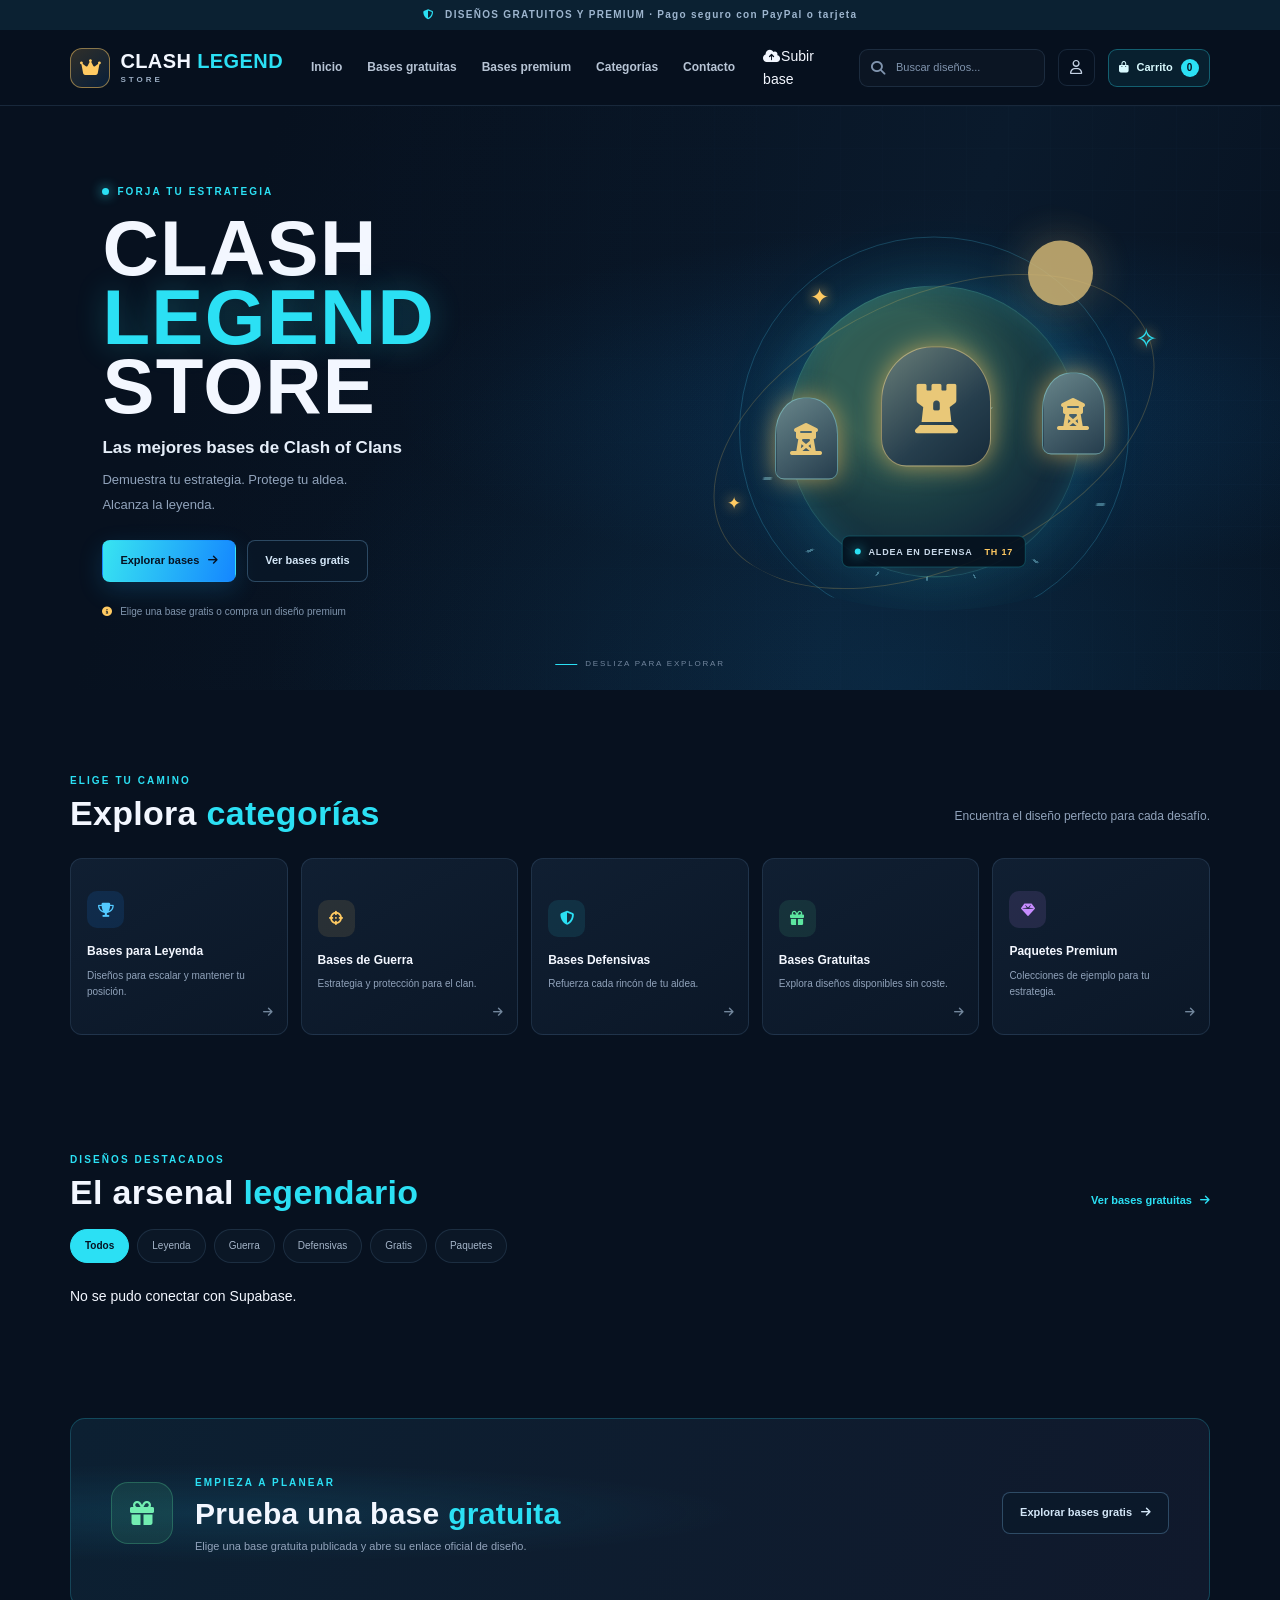
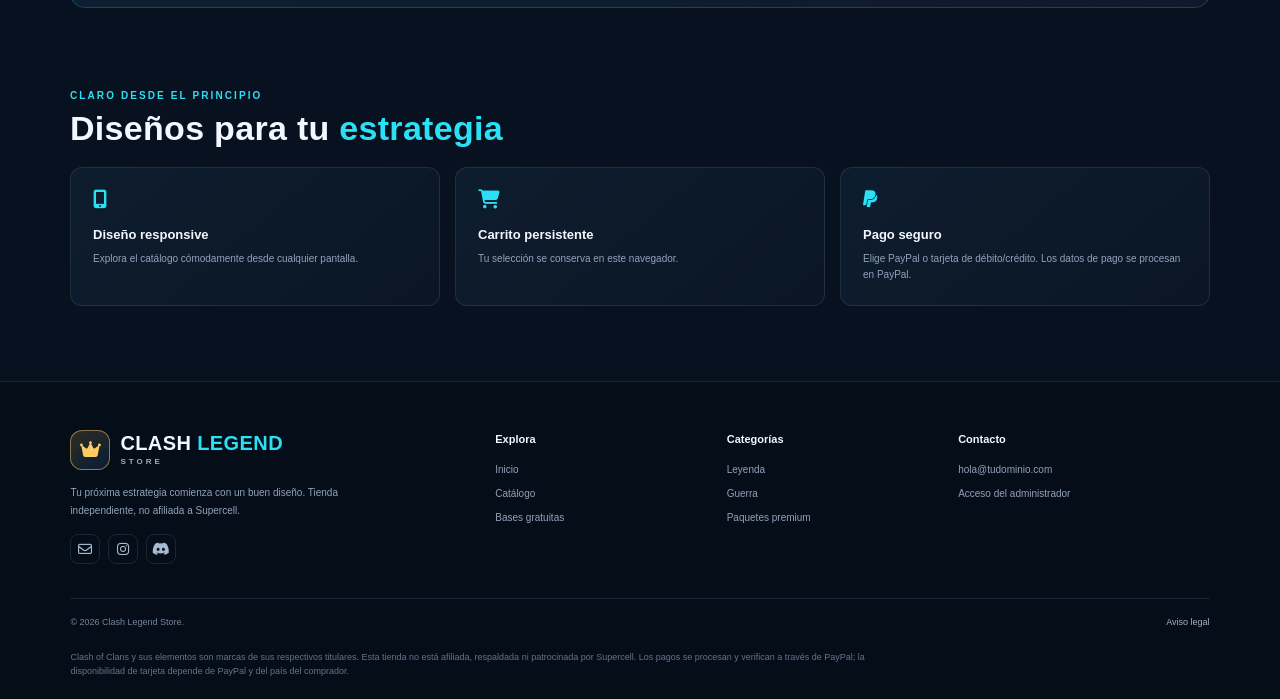
==== commit c44a820a: "Remove admin prompt from catalog" ====
--- a/index.html
+++ b/index.html
@@ -111,10 +111,6 @@
         <button class="filter-chip" type="button" data-filter="bundle">Paquetes</button>
       </div>
       <p class="catalog-status" id="catalog-status" role="status"></p>
-      <div class="catalog-admin-help">
-        <i class="fa-solid fa-circle-info" aria-hidden="true"></i>
-        <span>¿Quieres publicar tus propios diseños? <a href="admin.html">Entra al panel para subir una base y su enlace</a>. Requiere configurar Supabase una sola vez.</span>
-      </div>
       <div class="product-grid" id="product-grid" aria-live="polite"></div>
     </section>
 
--- a/assets/css/style.css
+++ b/assets/css/style.css
@@ -131,4 +131,5 @@
 .cart-item-details h3 { margin:0; font-size:11px; }.cart-item-details > span { color:var(--muted); font-size:9px; }.cart-item-details > strong { display:block; margin-top:4px; color:var(--cyan); font-size:11px; }.quantity-control { display:flex; align-items:center; gap:10px; margin-top:7px; color:#cfdbeb; font-size:10px; }.quantity-control button { width:21px; height:21px; border:1px solid var(--line); border-radius:5px; color:var(--cyan); background:transparent; cursor:pointer; }.remove-item { align-self:start; border:0; color:#899bb0; background:transparent; cursor:pointer; }.remove-item:hover { color:#ff7777; }
 .cart-empty { padding:55px 15px; text-align:center; color:var(--muted); }.cart-empty[hidden],.cart-summary[hidden] { display:none; }.cart-empty > i { color:var(--cyan); font-size:30px; }.cart-empty h3 { margin:13px 0 3px; color:var(--text); font-size:15px; }.cart-empty p { font-size:10px; }.cart-summary { padding-top:17px; border-top:1px solid var(--line); }.summary-line { display:flex; justify-content:space-between; color:#a6b7ca; font-size:11px; }.summary-total { margin:8px 0 13px; color:var(--text); font-size:14px; }.summary-total strong { font-size:19px; }.summary-total small { color:var(--muted); font-size:9px; }.cart-summary > p { margin-bottom:12px; color:#879ab0; font-size:9px; }.checkout-button { width:100%; }
 .toast { position:fixed; z-index:30; bottom:24px; left:50%; max-width:calc(100% - 32px); padding:11px 17px; transform:translate(-50%,20px); opacity:0; pointer-events:none; border:1px solid rgba(43,224,244,.3); border-radius:9px; background:#102239; color:#e9f6ff; box-shadow:0 12px 35px rgba(0,0,0,.35); font-size:11px; text-align:center; transition:opacity .2s,transform .2s; }.toast.visible { transform:translate(-50%,0); opacity:1; }
+.payment-checkout { margin-top:15px; padding-top:14px; border-top:1px solid var(--line); }.payment-checkout[hidden] { display:none; }.payment-checkout h3 { margin-bottom:10px; font-size:12px; }.payment-methods { display:grid; grid-template-columns:1fr 1fr; gap:8px; margin-bottom:12px; }.payment-method { cursor:pointer; }.payment-method input { position:absolute; opacity:0; }.payment-method span { min-height:58px; padding:9px; display:grid; grid-template-columns:20px 1fr; grid-template-rows:auto auto; align-items:center; column-gap:7px; border:1px solid var(--line); border-radius:8px; background:#0e1d30; }.payment-method input:checked + span { border-color:var(--cyan); box-shadow:0 0 0 1px rgba(43,224,244,.2); }.payment-method input:focus-visible + span { outline:2px solid var(--cyan); outline-offset:2px; }.payment-method span > i { grid-row:1/3; color:var(--cyan); font-size:16px; }.payment-method strong { font-size:10px; }.payment-method small { color:var(--muted); font-size:8px; line-height:1.3; }.paypal-button-slot { min-height:44px; }.paypal-button-slot:empty { min-height:0; }.payment-status { margin:8px 0 0; color:var(--muted); font-size:9px; }.payment-status:empty { display:none; }.payment-error { color:#ff9b9b; }.payment-success { color:#72edb1; }
 @media (prefers-reduced-motion: reduce) { *,*::before,*::after { scroll-behavior:auto !important; transition-duration:.01ms !important; animation-duration:.01ms !important; } }
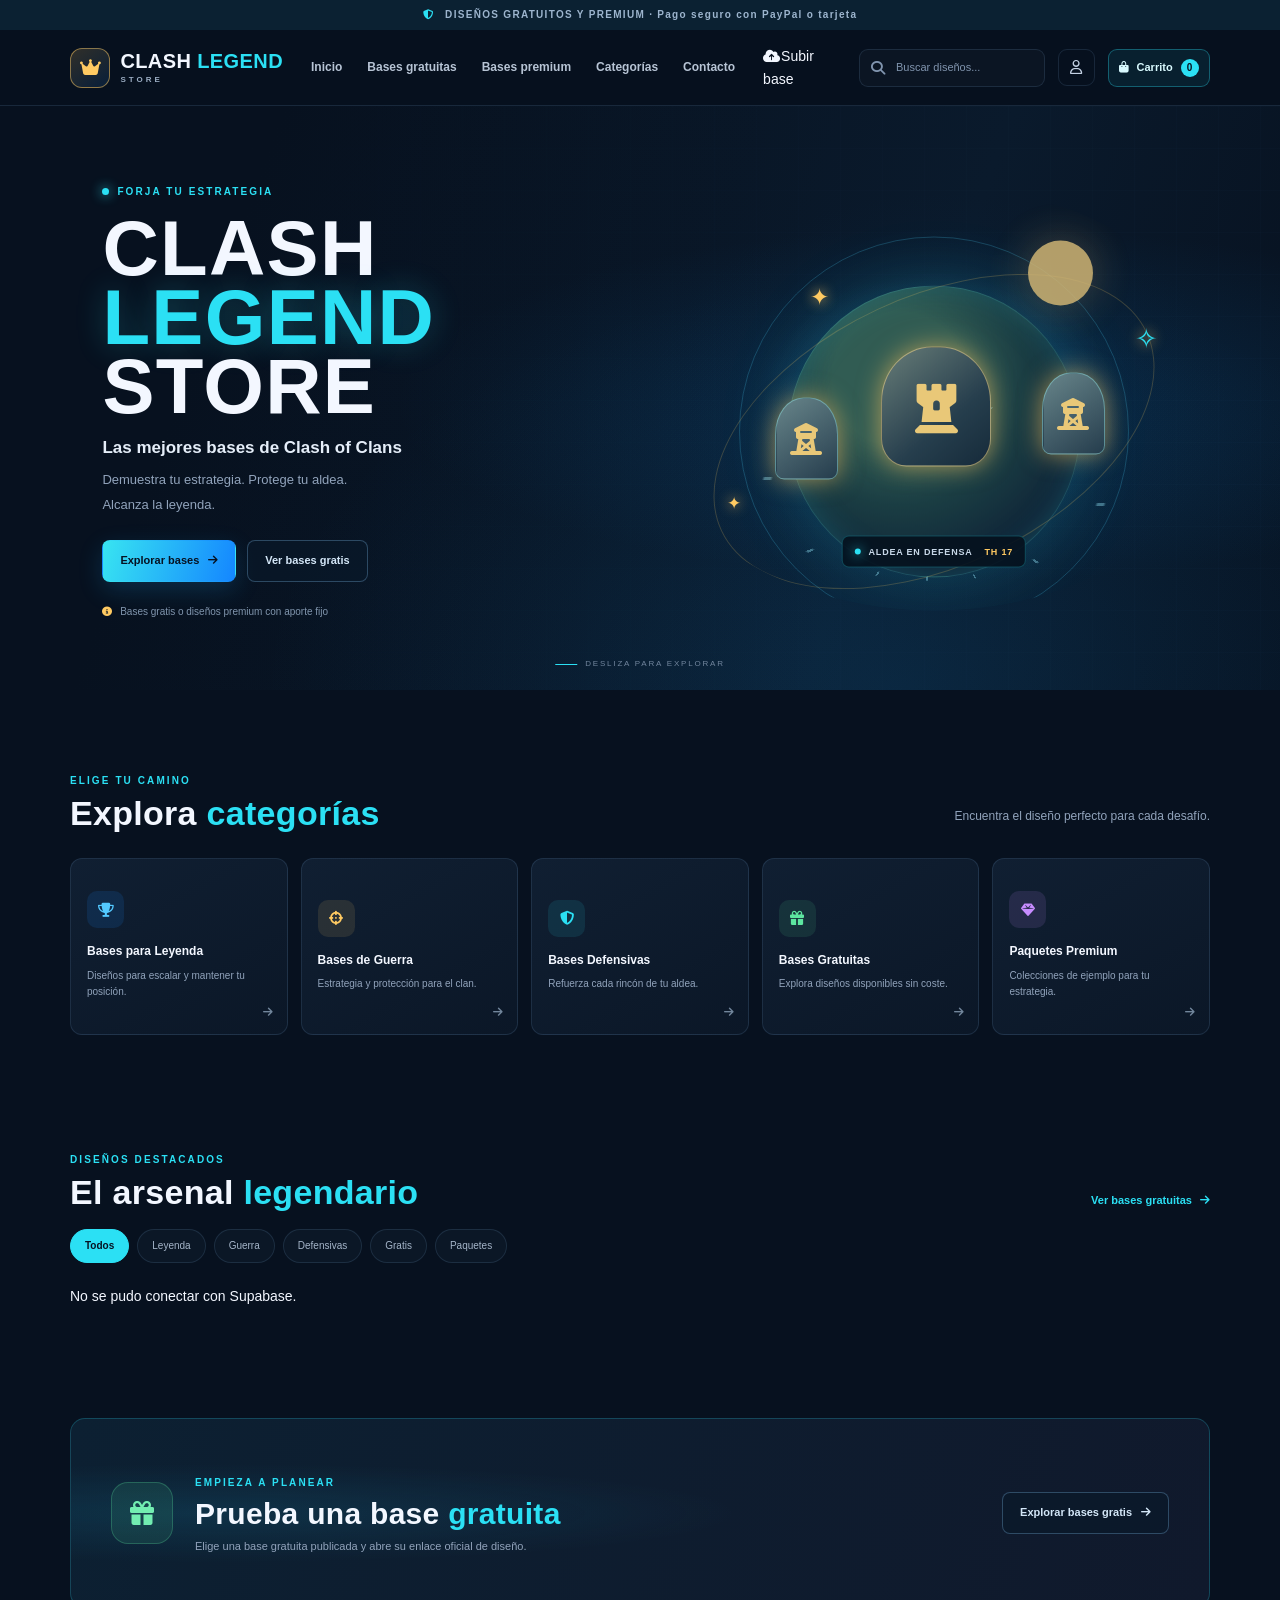
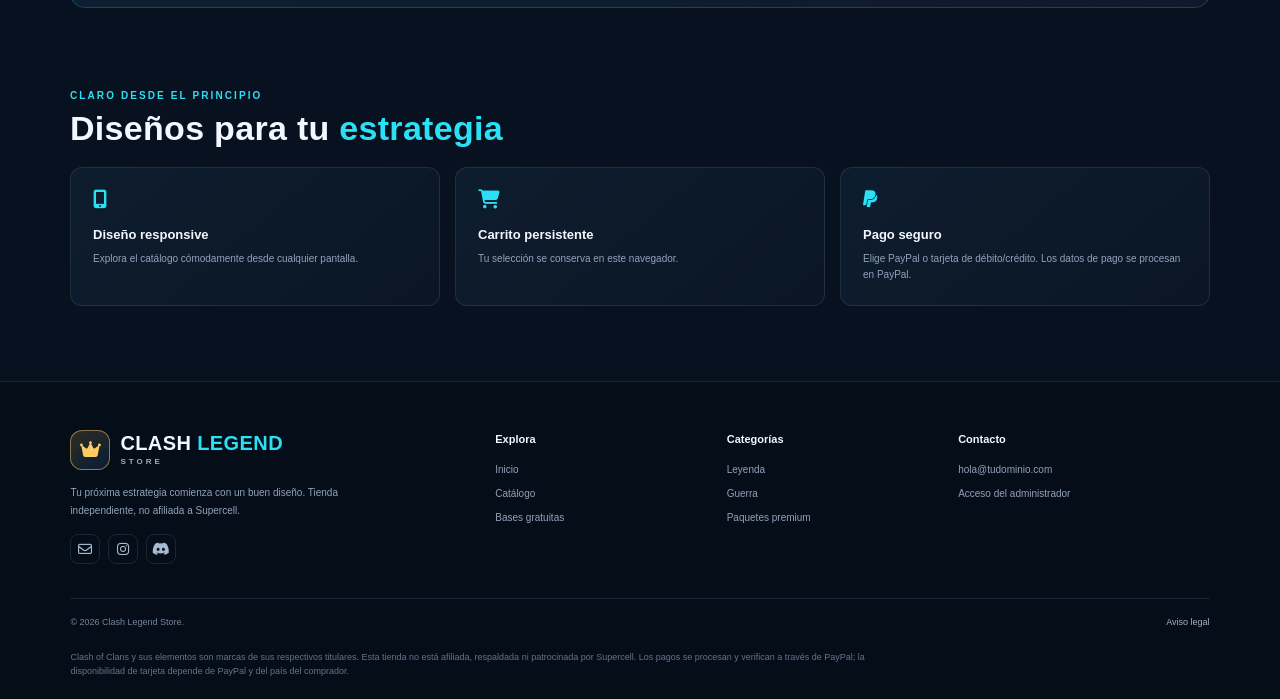
==== commit 4b7b9b9d: "Describe fixed contributions in the storefront" ====
--- a/index.html
+++ b/index.html
@@ -59,7 +59,7 @@
           <a class="button button-primary" href="#productos">Explorar bases <i class="fa-solid fa-arrow-right" aria-hidden="true"></i></a>
           <a class="button button-outline" href="#gratuitas">Ver bases gratis</a>
         </div>
-        <div class="hero-proof"><i class="fa-solid fa-circle-info" aria-hidden="true"></i> Elige una base gratis o compra un diseño premium</div>
+        <div class="hero-proof"><i class="fa-solid fa-circle-info" aria-hidden="true"></i> Bases gratis o diseños premium con aporte fijo</div>
       </div>
       <div class="hero-art" aria-label="Ilustración decorativa de una aldea fantástica" role="img">
         <div class="hero-orbit orbit-one"></div><div class="hero-orbit orbit-two"></div>
@@ -150,8 +150,8 @@
     <div class="drawer-header"><div><span class="eyebrow">TU SELECCIÓN</span><h2>Carrito <span class="cart-count-inline">0</span></h2></div><button class="icon-button drawer-close" type="button" aria-label="Cerrar carrito"><i class="fa-solid fa-xmark" aria-hidden="true"></i></button></div>
     <div class="cart-items"></div>
     <div class="cart-empty"><i class="fa-solid fa-basket-shopping" aria-hidden="true"></i><h3>Tu carrito está vacío</h3><p>Explora las bases premium y agrega tus favoritas.</p><button class="button button-outline continue-shopping" type="button">Seguir explorando</button></div>
-    <div class="cart-summary"><div class="summary-line"><span>Subtotal</span><strong class="cart-subtotal">$0.00</strong></div><div class="summary-line summary-total"><span>Total</span><strong class="cart-total">$0.00 <small>USD</small></strong></div><p class="checkout-note">Elige PayPal o tarjeta. El pago se procesa de forma segura por PayPal; la tienda no almacena datos de tarjetas.</p><button class="button button-primary checkout-button" type="button"><i class="fa-solid fa-lock" aria-hidden="true"></i> Elegir método de pago</button></div>
-    <section class="payment-checkout" id="payment-checkout" hidden aria-label="Métodos de pago"><h3>Selecciona cómo pagar</h3><div class="payment-methods"><label class="payment-method"><input type="radio" name="payment-method" value="paypal" checked><span><i class="fa-brands fa-paypal" aria-hidden="true"></i><strong>PayPal</strong><small>Paga con tu cuenta PayPal</small></span></label><label class="payment-method"><input type="radio" name="payment-method" value="card"><span><i class="fa-regular fa-credit-card" aria-hidden="true"></i><strong>Tarjeta</strong><small>Débito o crédito, si está disponible</small></span></label></div><div class="paypal-button-slot" id="paypal-button-slot"></div><p class="payment-status" id="payment-status" role="status" aria-live="polite"></p></section>
+    <div class="cart-summary"><div class="summary-line"><span>Aporte por las bases</span><strong class="cart-subtotal">$0.00</strong></div><div class="summary-line summary-total"><span>Total</span><strong class="cart-total">$0.00 <small>USD</small></strong></div><p class="checkout-note">El importe usa el precio fijo indicado en cada base. Elige PayPal o tarjeta; PayPal procesa el pago y la tienda no almacena datos de tarjetas.</p><button class="button button-primary checkout-button" type="button"><i class="fa-solid fa-lock" aria-hidden="true"></i> Continuar con el aporte</button></div>
+    <section class="payment-checkout" id="payment-checkout" hidden aria-label="Métodos de pago"><h3>Elige cómo realizar tu aporte</h3><div class="payment-methods"><label class="payment-method"><input type="radio" name="payment-method" value="paypal" checked><span><i class="fa-brands fa-paypal" aria-hidden="true"></i><strong>PayPal</strong><small>Paga con tu cuenta PayPal</small></span></label><label class="payment-method"><input type="radio" name="payment-method" value="card"><span><i class="fa-regular fa-credit-card" aria-hidden="true"></i><strong>Tarjeta</strong><small>Débito o crédito, si está disponible</small></span></label></div><div class="paypal-button-slot" id="paypal-button-slot"></div><p class="payment-status" id="payment-status" role="status" aria-live="polite"></p></section>
   </aside>
   <div class="toast" role="status" aria-live="polite"></div>
 </body>
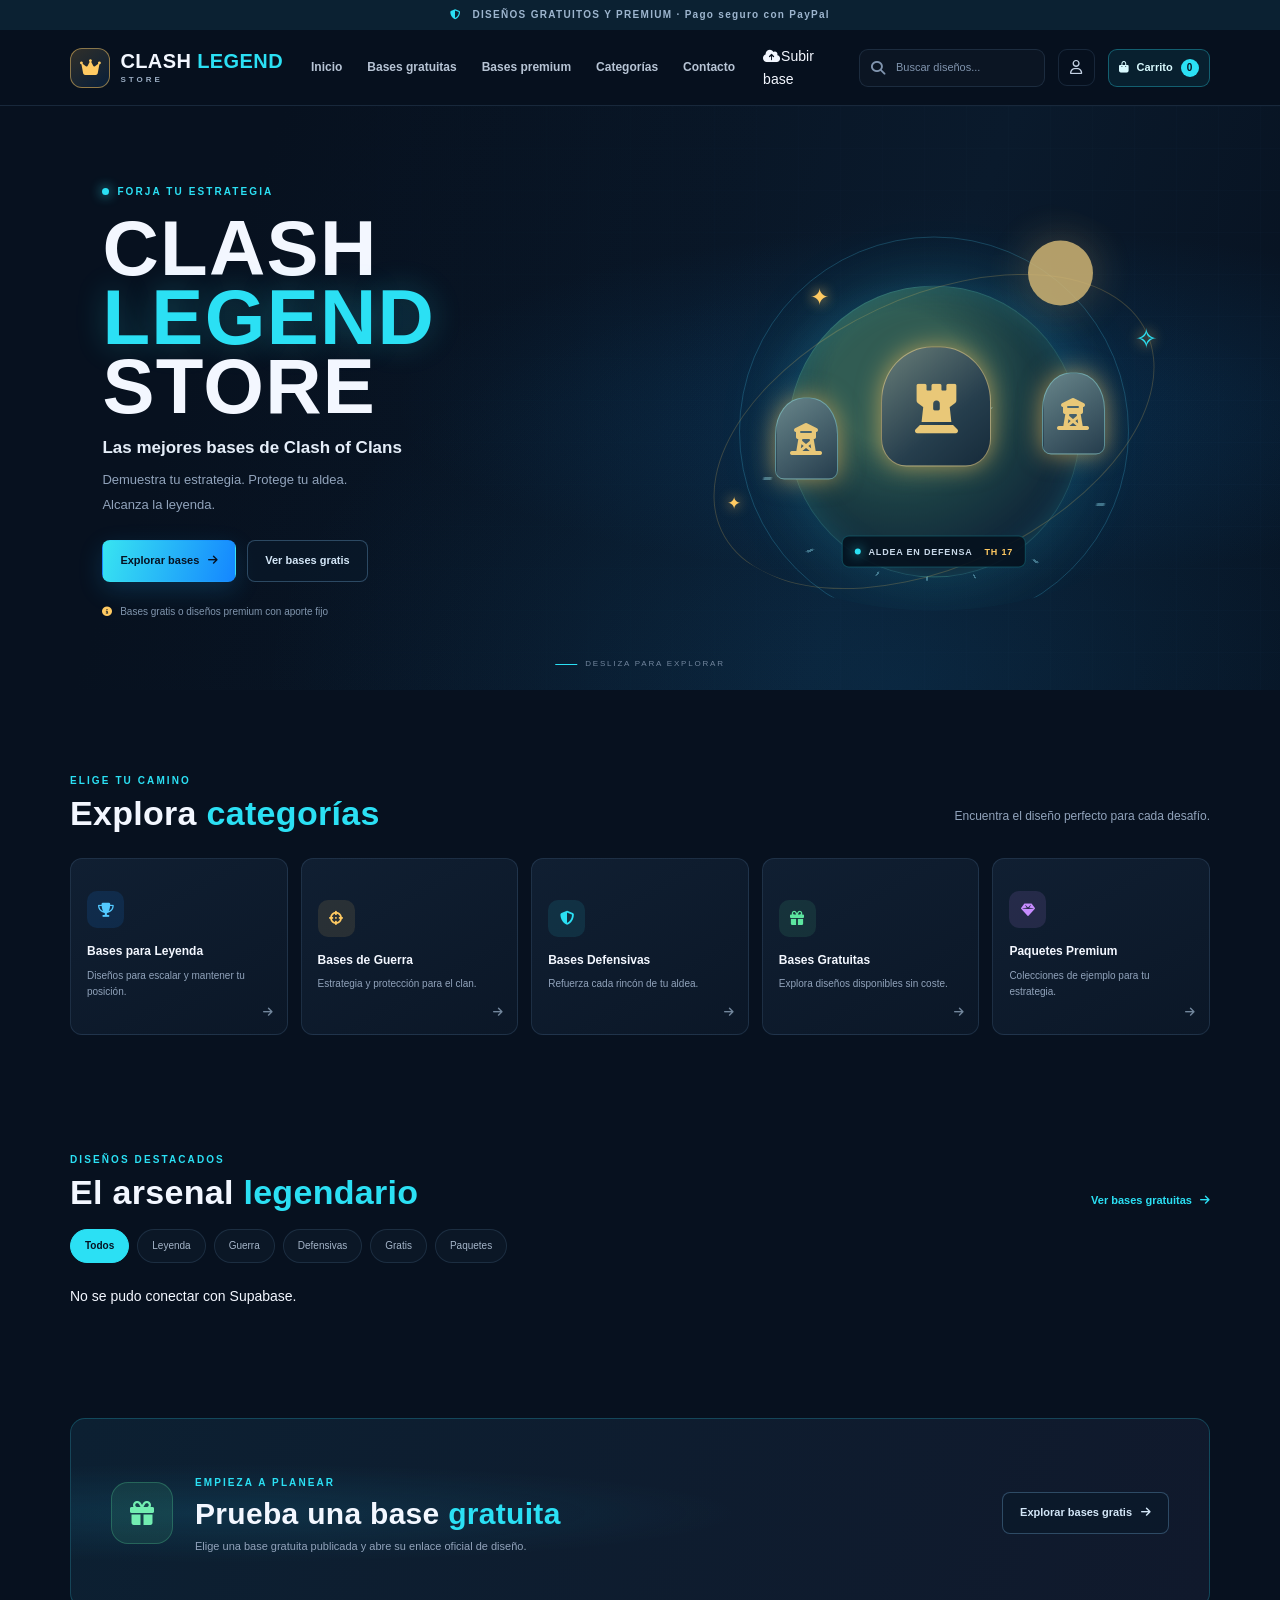
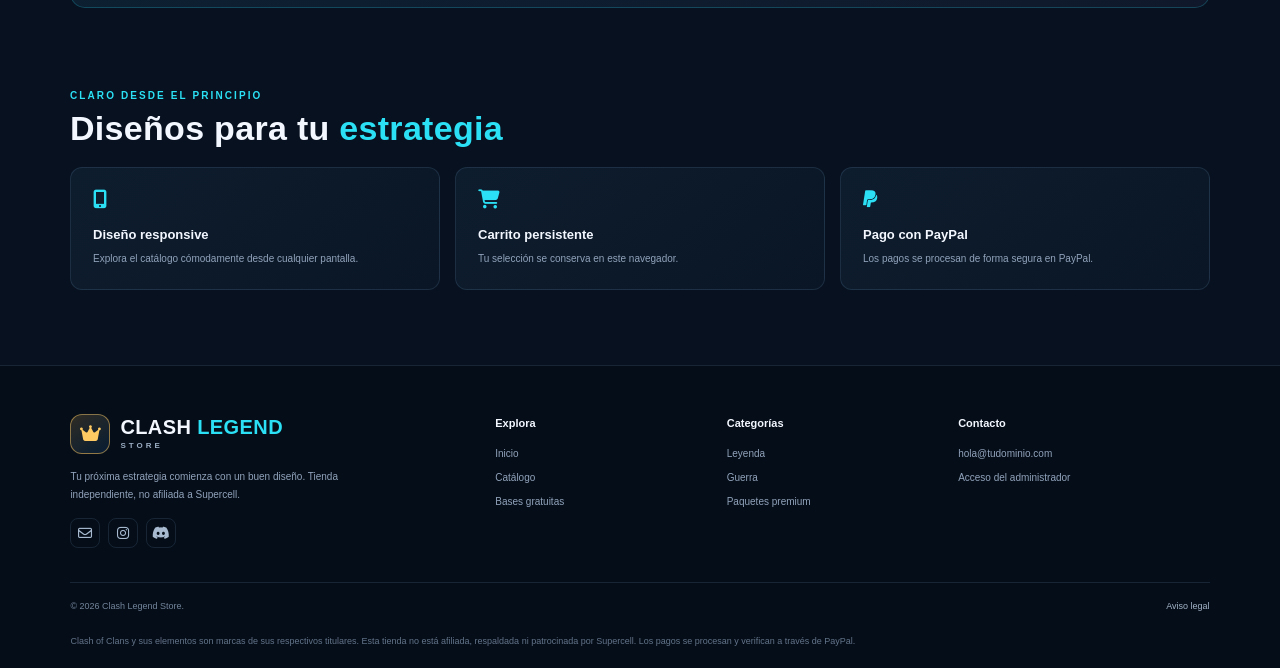
==== commit 842ef52c: "Update index.html" ====
--- a/index.html
+++ b/index.html
@@ -15,7 +15,7 @@
   <script type="module" src="assets/js/main.js"></script>
 </head>
 <body>
-  <div class="announcement"><i class="fa-solid fa-shield-halved" aria-hidden="true"></i> DISEÑOS GRATUITOS Y PREMIUM · Pago seguro con PayPal o tarjeta</div>
+  <div class="announcement"><i class="fa-solid fa-shield-halved" aria-hidden="true"></i> DISEÑOS GRATUITOS Y PREMIUM · Pago seguro con PayPal</div>
   <header class="site-header">
     <a class="brand" href="#inicio" aria-label="Clash Legend Store, inicio">
       <span class="brand-mark"><i class="fa-solid fa-crown" aria-hidden="true"></i></span>
@@ -125,7 +125,7 @@
       <div class="trust-grid">
         <article><i class="fa-solid fa-mobile-screen-button" aria-hidden="true"></i><h3>Diseño responsive</h3><p>Explora el catálogo cómodamente desde cualquier pantalla.</p></article>
         <article><i class="fa-solid fa-cart-shopping" aria-hidden="true"></i><h3>Carrito persistente</h3><p>Tu selección se conserva en este navegador.</p></article>
-        <article><i class="fa-brands fa-paypal" aria-hidden="true"></i><h3>Pago seguro</h3><p>Elige PayPal o tarjeta de débito/crédito. Los datos de pago se procesan en PayPal.</p></article>
+        <article><i class="fa-brands fa-paypal" aria-hidden="true"></i><h3>Pago con PayPal</h3><p>Los pagos se procesan de forma segura en PayPal.</p></article>
       </div>
     </section>
   </main>
@@ -142,7 +142,7 @@
       <div class="footer-column"><h3>Contacto</h3><a href="mailto:hola@tudominio.com">hola@tudominio.com</a><a href="admin.html">Acceso del administrador</a></div>
     </div>
     <div class="footer-bottom"><span>© <span id="current-year"></span> Clash Legend Store.</span><a href="#aviso-legal">Aviso legal</a></div>
-    <p class="legal-note" id="aviso-legal">Clash of Clans y sus elementos son marcas de sus respectivos titulares. Esta tienda no está afiliada, respaldada ni patrocinada por Supercell. Los pagos se procesan y verifican a través de PayPal; la disponibilidad de tarjeta depende de PayPal y del país del comprador.</p>
+    <p class="legal-note" id="aviso-legal">Clash of Clans y sus elementos son marcas de sus respectivos titulares. Esta tienda no está afiliada, respaldada ni patrocinada por Supercell. Los pagos se procesan y verifican a través de PayPal.</p>
   </footer>
 
   <div class="drawer-backdrop" hidden></div>
@@ -150,8 +150,8 @@
     <div class="drawer-header"><div><span class="eyebrow">TU SELECCIÓN</span><h2>Carrito <span class="cart-count-inline">0</span></h2></div><button class="icon-button drawer-close" type="button" aria-label="Cerrar carrito"><i class="fa-solid fa-xmark" aria-hidden="true"></i></button></div>
     <div class="cart-items"></div>
     <div class="cart-empty"><i class="fa-solid fa-basket-shopping" aria-hidden="true"></i><h3>Tu carrito está vacío</h3><p>Explora las bases premium y agrega tus favoritas.</p><button class="button button-outline continue-shopping" type="button">Seguir explorando</button></div>
-    <div class="cart-summary"><div class="summary-line"><span>Aporte por las bases</span><strong class="cart-subtotal">$0.00</strong></div><div class="summary-line summary-total"><span>Total</span><strong class="cart-total">$0.00 <small>USD</small></strong></div><p class="checkout-note">El importe usa el precio fijo indicado en cada base. Elige PayPal o tarjeta; PayPal procesa el pago y la tienda no almacena datos de tarjetas.</p><button class="button button-primary checkout-button" type="button"><i class="fa-solid fa-lock" aria-hidden="true"></i> Continuar con el aporte</button></div>
-    <section class="payment-checkout" id="payment-checkout" hidden aria-label="Métodos de pago"><h3>Elige cómo realizar tu aporte</h3><div class="payment-methods"><label class="payment-method"><input type="radio" name="payment-method" value="paypal" checked><span><i class="fa-brands fa-paypal" aria-hidden="true"></i><strong>PayPal</strong><small>Paga con tu cuenta PayPal</small></span></label><label class="payment-method"><input type="radio" name="payment-method" value="card"><span><i class="fa-regular fa-credit-card" aria-hidden="true"></i><strong>Tarjeta</strong><small>Débito o crédito, si está disponible</small></span></label></div><div class="paypal-button-slot" id="paypal-button-slot"></div><p class="payment-status" id="payment-status" role="status" aria-live="polite"></p></section>
+    <div class="cart-summary"><div class="summary-line"><span>Aporte por las bases</span><strong class="cart-subtotal">$0.00</strong></div><div class="summary-line summary-total"><span>Total</span><strong class="cart-total">$0.00 <small>USD</small></strong></div><p class="checkout-note">El importe usa el precio fijo indicado en cada base. El pago se procesa de forma segura con PayPal; la tienda no almacena datos de pago.</p><button class="button button-primary checkout-button" type="button"><i class="fa-solid fa-lock" aria-hidden="true"></i> Continuar a PayPal</button></div>
+    <section class="payment-checkout" id="payment-checkout" hidden aria-label="Pago con PayPal"><h3>Paga tu aporte con PayPal</h3><div class="paypal-button-slot" id="paypal-button-slot"></div><p class="payment-status" id="payment-status" role="status" aria-live="polite"></p></section>
   </aside>
   <div class="toast" role="status" aria-live="polite"></div>
 </body>
